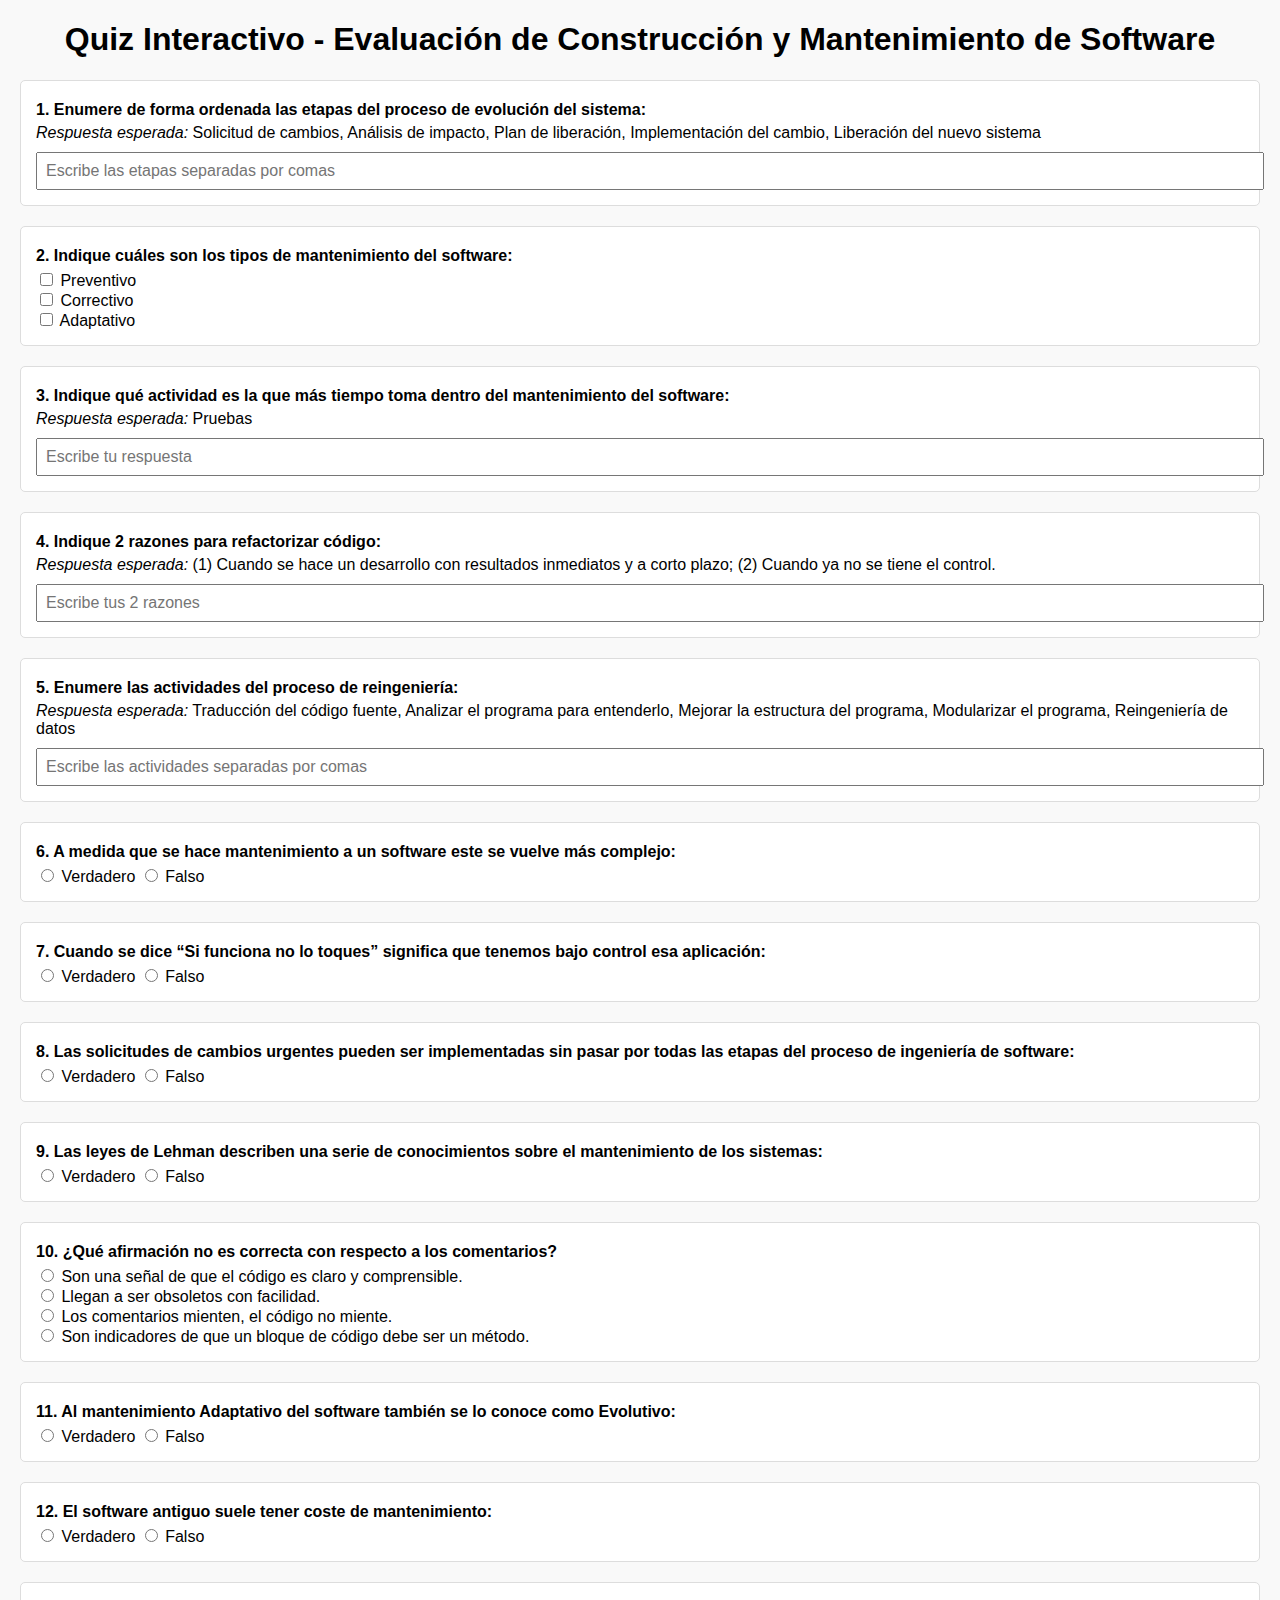
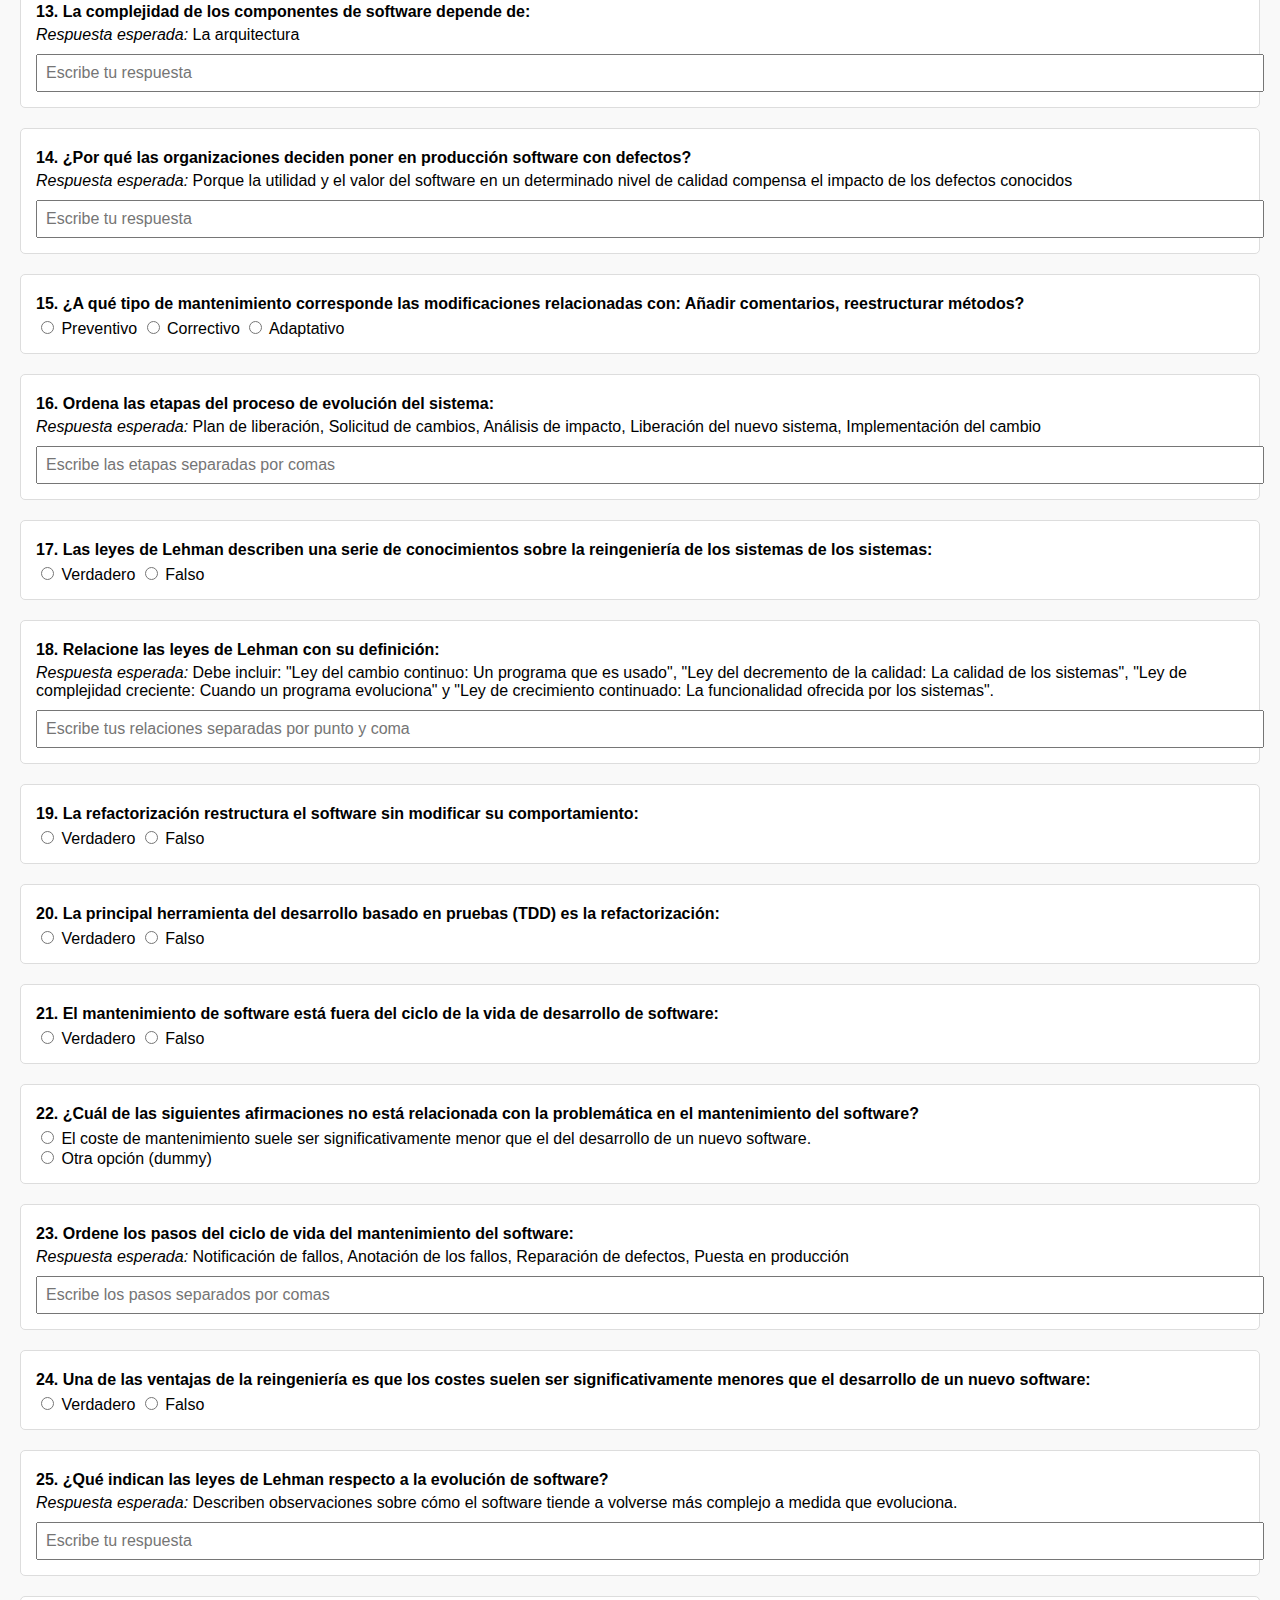
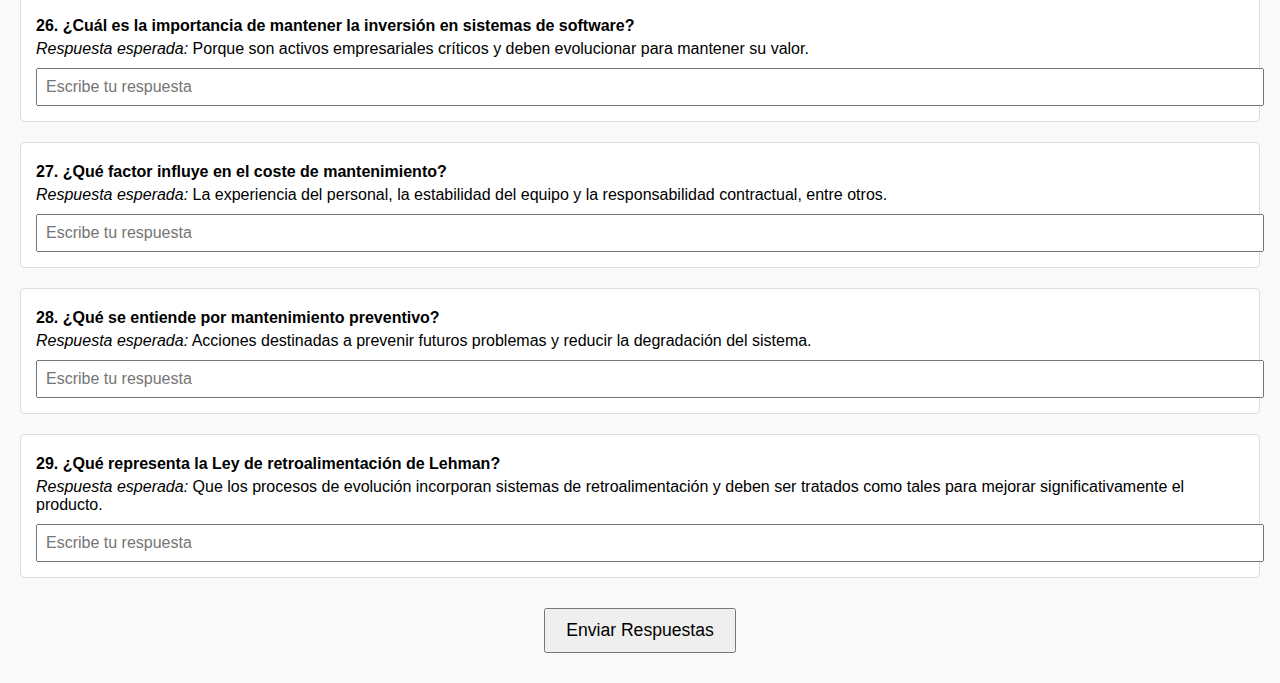
==== .qodo/index.html @ aa0efbd3 "inicial" ====
<!DOCTYPE html>
<html lang="es">
<head>
  <meta charset="UTF-8">
  <title>Quiz Interactivo - Evaluación de Construcción y Mantenimiento de Software</title>
  <style>
    body {
      font-family: Arial, sans-serif;
      margin: 20px;
      background: #f9f9f9;
    }
    h1 {
      text-align: center;
    }
    .question {
      background: #fff;
      margin: 20px 0;
      padding: 15px;
      border: 1px solid #ddd;
      border-radius: 5px;
    }
    .question p {
      margin: 5px 0;
    }
    input[type="text"] {
      width: 100%;
      padding: 8px;
      font-size: 1em;
      margin-top: 5px;
    }
    button {
      display: block;
      margin: 30px auto;
      padding: 10px 20px;
      font-size: 1.1em;
      cursor: pointer;
    }
    .result {
      text-align: center;
      font-size: 1.3em;
      font-weight: bold;
      margin-top: 20px;
    }
  </style>
</head>
<body>
  <h1>Quiz Interactivo - Evaluación de Construcción y Mantenimiento de Software</h1>
  <form id="quizForm">
    <!-- Pregunta 1 -->
    <div class="question">
      <p><strong>1. Enumere de forma ordenada las etapas del proceso de evolución del sistema:</strong></p>
      <p><em>Respuesta esperada:</em> Solicitud de cambios, Análisis de impacto, Plan de liberación, Implementación del cambio, Liberación del nuevo sistema</p>
      <input type="text" id="q1" placeholder="Escribe las etapas separadas por comas">
    </div>
    
    <!-- Pregunta 2 -->
    <div class="question">
      <p><strong>2. Indique cuáles son los tipos de mantenimiento del software:</strong></p>
      <label><input type="checkbox" name="q2" value="Preventivo"> Preventivo</label><br>
      <label><input type="checkbox" name="q2" value="Correctivo"> Correctivo</label><br>
      <label><input type="checkbox" name="q2" value="Adaptativo"> Adaptativo</label>
    </div>
    
    <!-- Pregunta 3 -->
    <div class="question">
      <p><strong>3. Indique qué actividad es la que más tiempo toma dentro del mantenimiento del software:</strong></p>
      <p><em>Respuesta esperada:</em> Pruebas</p>
      <input type="text" id="q3" placeholder="Escribe tu respuesta">
    </div>
    
    <!-- Pregunta 4 -->
    <div class="question">
      <p><strong>4. Indique 2 razones para refactorizar código:</strong></p>
      <p><em>Respuesta esperada:</em> (1) Cuando se hace un desarrollo con resultados inmediatos y a corto plazo; (2) Cuando ya no se tiene el control.</p>
      <input type="text" id="q4" placeholder="Escribe tus 2 razones">
    </div>
    
    <!-- Pregunta 5 -->
    <div class="question">
      <p><strong>5. Enumere las actividades del proceso de reingeniería:</strong></p>
      <p><em>Respuesta esperada:</em> Traducción del código fuente, Analizar el programa para entenderlo, Mejorar la estructura del programa, Modularizar el programa, Reingeniería de datos</p>
      <input type="text" id="q5" placeholder="Escribe las actividades separadas por comas">
    </div>
    
    <!-- Pregunta 6 -->
    <div class="question">
      <p><strong>6. A medida que se hace mantenimiento a un software este se vuelve más complejo:</strong></p>
      <label><input type="radio" name="q6" value="Verdadero"> Verdadero</label>
      <label><input type="radio" name="q6" value="Falso"> Falso</label>
    </div>
    
    <!-- Pregunta 7 -->
    <div class="question">
      <p><strong>7. Cuando se dice “Si funciona no lo toques” significa que tenemos bajo control esa aplicación:</strong></p>
      <label><input type="radio" name="q7" value="Verdadero"> Verdadero</label>
      <label><input type="radio" name="q7" value="Falso"> Falso</label>
    </div>
    
    <!-- Pregunta 8 -->
    <div class="question">
      <p><strong>8. Las solicitudes de cambios urgentes pueden ser implementadas sin pasar por todas las etapas del proceso de ingeniería de software:</strong></p>
      <label><input type="radio" name="q8" value="Verdadero"> Verdadero</label>
      <label><input type="radio" name="q8" value="Falso"> Falso</label>
    </div>
    
    <!-- Pregunta 9 -->
    <div class="question">
      <p><strong>9. Las leyes de Lehman describen una serie de conocimientos sobre el mantenimiento de los sistemas:</strong></p>
      <label><input type="radio" name="q9" value="Verdadero"> Verdadero</label>
      <label><input type="radio" name="q9" value="Falso"> Falso</label>
    </div>
    
    <!-- Pregunta 10 -->
    <div class="question">
      <p><strong>10. ¿Qué afirmación no es correcta con respecto a los comentarios?</strong></p>
      <label><input type="radio" name="q10" value="Opcion1"> Son una señal de que el código es claro y comprensible.</label><br>
      <label><input type="radio" name="q10" value="Opcion2"> Llegan a ser obsoletos con facilidad.</label><br>
      <label><input type="radio" name="q10" value="Opcion3"> Los comentarios mienten, el código no miente.</label><br>
      <label><input type="radio" name="q10" value="Opcion4"> Son indicadores de que un bloque de código debe ser un método.</label>
    </div>
    
    <!-- Pregunta 11 -->
    <div class="question">
      <p><strong>11. Al mantenimiento Adaptativo del software también se lo conoce como Evolutivo:</strong></p>
      <label><input type="radio" name="q11" value="Verdadero"> Verdadero</label>
      <label><input type="radio" name="q11" value="Falso"> Falso</label>
    </div>
    
    <!-- Pregunta 12 -->
    <div class="question">
      <p><strong>12. El software antiguo suele tener coste de mantenimiento:</strong></p>
      <label><input type="radio" name="q12" value="Verdadero"> Verdadero</label>
      <label><input type="radio" name="q12" value="Falso"> Falso</label>
    </div>
    
    <!-- Pregunta 13 -->
    <div class="question">
      <p><strong>13. La complejidad de los componentes de software depende de:</strong></p>
      <p><em>Respuesta esperada:</em> La arquitectura</p>
      <input type="text" id="q13" placeholder="Escribe tu respuesta">
    </div>
    
    <!-- Pregunta 14 -->
    <div class="question">
      <p><strong>14. ¿Por qué las organizaciones deciden poner en producción software con defectos?</strong></p>
      <p><em>Respuesta esperada:</em> Porque la utilidad y el valor del software en un determinado nivel de calidad compensa el impacto de los defectos conocidos</p>
      <input type="text" id="q14" placeholder="Escribe tu respuesta">
    </div>
    
    <!-- Pregunta 15 -->
    <div class="question">
      <p><strong>15. ¿A qué tipo de mantenimiento corresponde las modificaciones relacionadas con: Añadir comentarios, reestructurar métodos?</strong></p>
      <label><input type="radio" name="q15" value="Preventivo"> Preventivo</label>
      <label><input type="radio" name="q15" value="Correctivo"> Correctivo</label>
      <label><input type="radio" name="q15" value="Adaptativo"> Adaptativo</label>
    </div>
    
    <!-- Pregunta 16 -->
    <div class="question">
      <p><strong>16. Ordena las etapas del proceso de evolución del sistema:</strong></p>
      <p><em>Respuesta esperada:</em> Plan de liberación, Solicitud de cambios, Análisis de impacto, Liberación del nuevo sistema, Implementación del cambio</p>
      <input type="text" id="q16" placeholder="Escribe las etapas separadas por comas">
    </div>
    
    <!-- Pregunta 17 -->
    <div class="question">
      <p><strong>17. Las leyes de Lehman describen una serie de conocimientos sobre la reingeniería de los sistemas de los sistemas:</strong></p>
      <label><input type="radio" name="q17" value="Verdadero"> Verdadero</label>
      <label><input type="radio" name="q17" value="Falso"> Falso</label>
    </div>
    
    <!-- Pregunta 18 -->
    <div class="question">
      <p><strong>18. Relacione las leyes de Lehman con su definición:</strong></p>
      <p><em>Respuesta esperada:</em> Debe incluir: "Ley del cambio continuo: Un programa que es usado", "Ley del decremento de la calidad: La calidad de los sistemas", "Ley de complejidad creciente: Cuando un programa evoluciona" y "Ley de crecimiento continuado: La funcionalidad ofrecida por los sistemas".</p>
      <input type="text" id="q18" placeholder="Escribe tus relaciones separadas por punto y coma">
    </div>
    
    <!-- Pregunta 19 -->
    <div class="question">
      <p><strong>19. La refactorización restructura el software sin modificar su comportamiento:</strong></p>
      <label><input type="radio" name="q19" value="Verdadero"> Verdadero</label>
      <label><input type="radio" name="q19" value="Falso"> Falso</label>
    </div>
    
    <!-- Pregunta 20 -->
    <div class="question">
      <p><strong>20. La principal herramienta del desarrollo basado en pruebas (TDD) es la refactorización:</strong></p>
      <label><input type="radio" name="q20" value="Verdadero"> Verdadero</label>
      <label><input type="radio" name="q20" value="Falso"> Falso</label>
    </div>
    
    <!-- Pregunta 21 -->
    <div class="question">
      <p><strong>21. El mantenimiento de software está fuera del ciclo de la vida de desarrollo de software:</strong></p>
      <label><input type="radio" name="q21" value="Verdadero"> Verdadero</label>
      <label><input type="radio" name="q21" value="Falso"> Falso</label>
    </div>
    
    <!-- Pregunta 22 -->
    <div class="question">
      <p><strong>22. ¿Cuál de las siguientes afirmaciones no está relacionada con la problemática en el mantenimiento del software?</strong></p>
      <label><input type="radio" name="q22" value="Opcion1"> El coste de mantenimiento suele ser significativamente menor que el del desarrollo de un nuevo software.</label><br>
      <label><input type="radio" name="q22" value="Opcion2"> Otra opción (dummy)</label>
    </div>
    
    <!-- Pregunta 23 -->
    <div class="question">
      <p><strong>23. Ordene los pasos del ciclo de vida del mantenimiento del software:</strong></p>
      <p><em>Respuesta esperada:</em> Notificación de fallos, Anotación de los fallos, Reparación de defectos, Puesta en producción</p>
      <input type="text" id="q23" placeholder="Escribe los pasos separados por comas">
    </div>
    
    <!-- Pregunta 24 -->
    <div class="question">
      <p><strong>24. Una de las ventajas de la reingeniería es que los costes suelen ser significativamente menores que el desarrollo de un nuevo software:</strong></p>
      <label><input type="radio" name="q24" value="Verdadero"> Verdadero</label>
      <label><input type="radio" name="q24" value="Falso"> Falso</label>
    </div>
    
    <!-- Pregunta 25 (extra) -->
    <div class="question">
      <p><strong>25. ¿Qué indican las leyes de Lehman respecto a la evolución de software?</strong></p>
      <p><em>Respuesta esperada:</em> Describen observaciones sobre cómo el software tiende a volverse más complejo a medida que evoluciona.</p>
      <input type="text" id="q25" placeholder="Escribe tu respuesta">
    </div>
    
    <!-- Pregunta 26 (extra) -->
    <div class="question">
      <p><strong>26. ¿Cuál es la importancia de mantener la inversión en sistemas de software?</strong></p>
      <p><em>Respuesta esperada:</em> Porque son activos empresariales críticos y deben evolucionar para mantener su valor.</p>
      <input type="text" id="q26" placeholder="Escribe tu respuesta">
    </div>
    
    <!-- Pregunta 27 (extra) -->
    <div class="question">
      <p><strong>27. ¿Qué factor influye en el coste de mantenimiento?</strong></p>
      <p><em>Respuesta esperada:</em> La experiencia del personal, la estabilidad del equipo y la responsabilidad contractual, entre otros.</p>
      <input type="text" id="q27" placeholder="Escribe tu respuesta">
    </div>
    
    <!-- Pregunta 28 (extra) -->
    <div class="question">
      <p><strong>28. ¿Qué se entiende por mantenimiento preventivo?</strong></p>
      <p><em>Respuesta esperada:</em> Acciones destinadas a prevenir futuros problemas y reducir la degradación del sistema.</p>
      <input type="text" id="q28" placeholder="Escribe tu respuesta">
    </div>
    
    <!-- Pregunta 29 (extra) -->
    <div class="question">
      <p><strong>29. ¿Qué representa la Ley de retroalimentación de Lehman?</strong></p>
      <p><em>Respuesta esperada:</em> Que los procesos de evolución incorporan sistemas de retroalimentación y deben ser tratados como tales para mejorar significativamente el producto.</p>
      <input type="text" id="q29" placeholder="Escribe tu respuesta">
    </div>
    
    <button type="button" onclick="checkAnswers()">Enviar Respuestas</button>
  </form>
  
  <div class="result" id="result"></div>
  
  <script>
    function checkAnswers() {
      let score = 0;
      const total = 29;
      
      // Q1
      const q1 = document.getElementById("q1").value.toLowerCase();
      if(q1.includes("solicitud") && q1.includes("análisis") && q1.includes("plan") && q1.includes("implementación") && q1.includes("liberación")){
        score++;
      }
      
      // Q2
      const q2Elements = document.querySelectorAll('input[name="q2"]:checked');
      let q2Values = Array.from(q2Elements).map(el => el.value);
      if(q2Values.includes("Preventivo") && q2Values.includes("Correctivo") && q2Values.includes("Adaptativo") && q2Values.length === 3){
        score++;
      }
      
      // Q3
      const q3 = document.getElementById("q3").value.toLowerCase();
      if(q3.includes("pruebas")){
        score++;
      }
      
      // Q4
      const q4 = document.getElementById("q4").value.toLowerCase();
      if(q4.includes("inmediatos") && q4.includes("control")){
        score++;
      }
      
      // Q5
      const q5 = document.getElementById("q5").value.toLowerCase();
      if(q5.includes("traducción") && q5.includes("analizar") && q5.includes("mejorar") && q5.includes("modularizar") && q5.includes("reingeniería")){
        score++;
      }
      
      // Q6
      const q6 = document.querySelector('input[name="q6"]:checked');
      if(q6 && q6.value === "Verdadero") score++;
      
      // Q7
      const q7 = document.querySelector('input[name="q7"]:checked');
      if(q7 && q7.value === "Falso") score++;
      
      // Q8
      const q8 = document.querySelector('input[name="q8"]:checked');
      if(q8 && q8.value === "Verdadero") score++;
      
      // Q9
      const q9 = document.querySelector('input[name="q9"]:checked');
      if(q9 && q9.value === "Verdadero") score++;
      
      // Q10
      const q10 = document.querySelector('input[name="q10"]:checked');
      if(q10 && q10.value === "Opcion1") score++;
      
      // Q11
      const q11 = document.querySelector('input[name="q11"]:checked');
      if(q11 && q11.value === "Falso") score++;
      
      // Q12
      const q12 = document.querySelector('input[name="q12"]:checked');
      if(q12 && q12.value === "Falso") score++;
      
      // Q13
      const q13 = document.getElementById("q13").value.toLowerCase();
      if(q13.includes("arquitectura")) score++;
      
      // Q14
      const q14 = document.getElementById("q14").value.toLowerCase();
      if(q14.includes("valor") && q14.includes("compensa")) score++;
      
      // Q15
      const q15 = document.querySelector('input[name="q15"]:checked');
      if(q15 && q15.value === "Preventivo") score++;
      
      // Q16
      const q16 = document.getElementById("q16").value.toLowerCase();
      if(q16.includes("plan") && q16.includes("solicitud") && q16.includes("análisis") && q16.includes("liberación") && q16.includes("implementación")) score++;
      
      // Q17
      const q17 = document.querySelector('input[name="q17"]:checked');
      if(q17 && q17.value === "Falso") score++;
      
      // Q18
      const q18 = document.getElementById("q18").value.toLowerCase();
      if(q18.includes("cambio continuo") && q18.includes("decremento") && q18.includes("complejidad creciente") && q18.includes("crecimiento continuado")) score++;
      
      // Q19
      const q19 = document.querySelector('input[name="q19"]:checked');
      if(q19 && q19.value === "Verdadero") score++;
      
      // Q20
      const q20 = document.querySelector('input[name="q20"]:checked');
      if(q20 && q20.value === "Verdadero") score++;
      
      // Q21
      const q21 = document.querySelector('input[name="q21"]:checked');
      if(q21 && q21.value === "Falso") score++;
      
      // Q22
      const q22 = document.querySelector('input[name="q22"]:checked');
      if(q22 && q22.value === "Opcion1") score++;
      
      // Q23
      const q23 = document.getElementById("q23").value.toLowerCase();
      if(q23.includes("notificación") && q23.includes("anotación") && q23.includes("reparación") && q23.includes("puesta")) score++;
      
      // Q24
      const q24 = document.querySelector('input[name="q24"]:checked');
      if(q24 && q24.value === "Verdadero") score++;
      
      // Q25
      const q25 = document.getElementById("q25").value.toLowerCase();
      if(q25.includes("complejo") && q25.includes("observaciones")) score++;
      
      // Q26
      const q26 = document.getElementById("q26").value.toLowerCase();
      if(q26.includes("activos") && q26.includes("críticos")) score++;
      
      // Q27
      const q27 = document.getElementById("q27").value.toLowerCase();
      if(q27.includes("experiencia") && q27.includes("estabilidad") && q27.includes("contrato")) score++;
      
      // Q28
      const q28 = document.getElementById("q28").value.toLowerCase();
      if(q28.includes("prevenir") && q28.includes("problemas")) score++;
      
      // Q29
      const q29 = document.getElementById("q29").value.toLowerCase();
      if(q29.includes("retroalimentación") && q29.includes("sistemas")) score++;
      
      document.getElementById("result").textContent = "Tu puntaje: " + score + " de " + total;
    }
  </script>
</body>
</html>
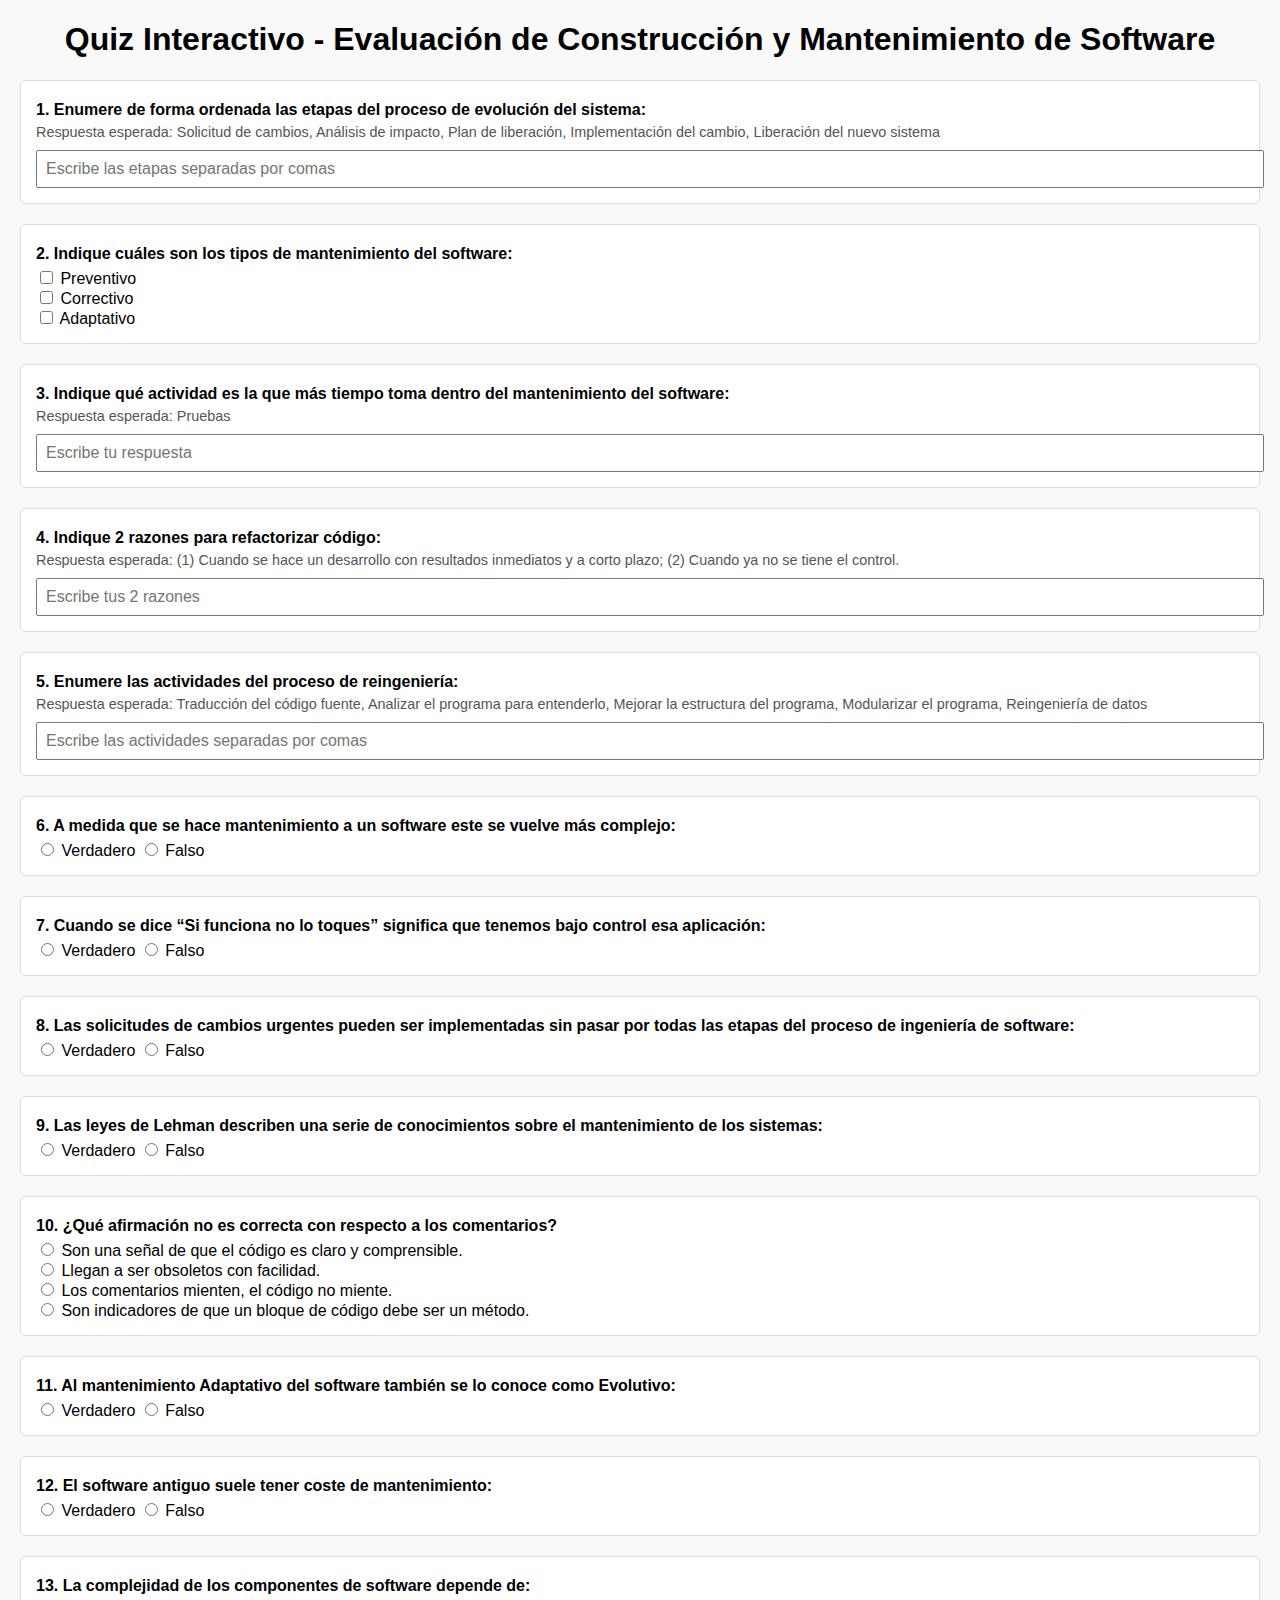
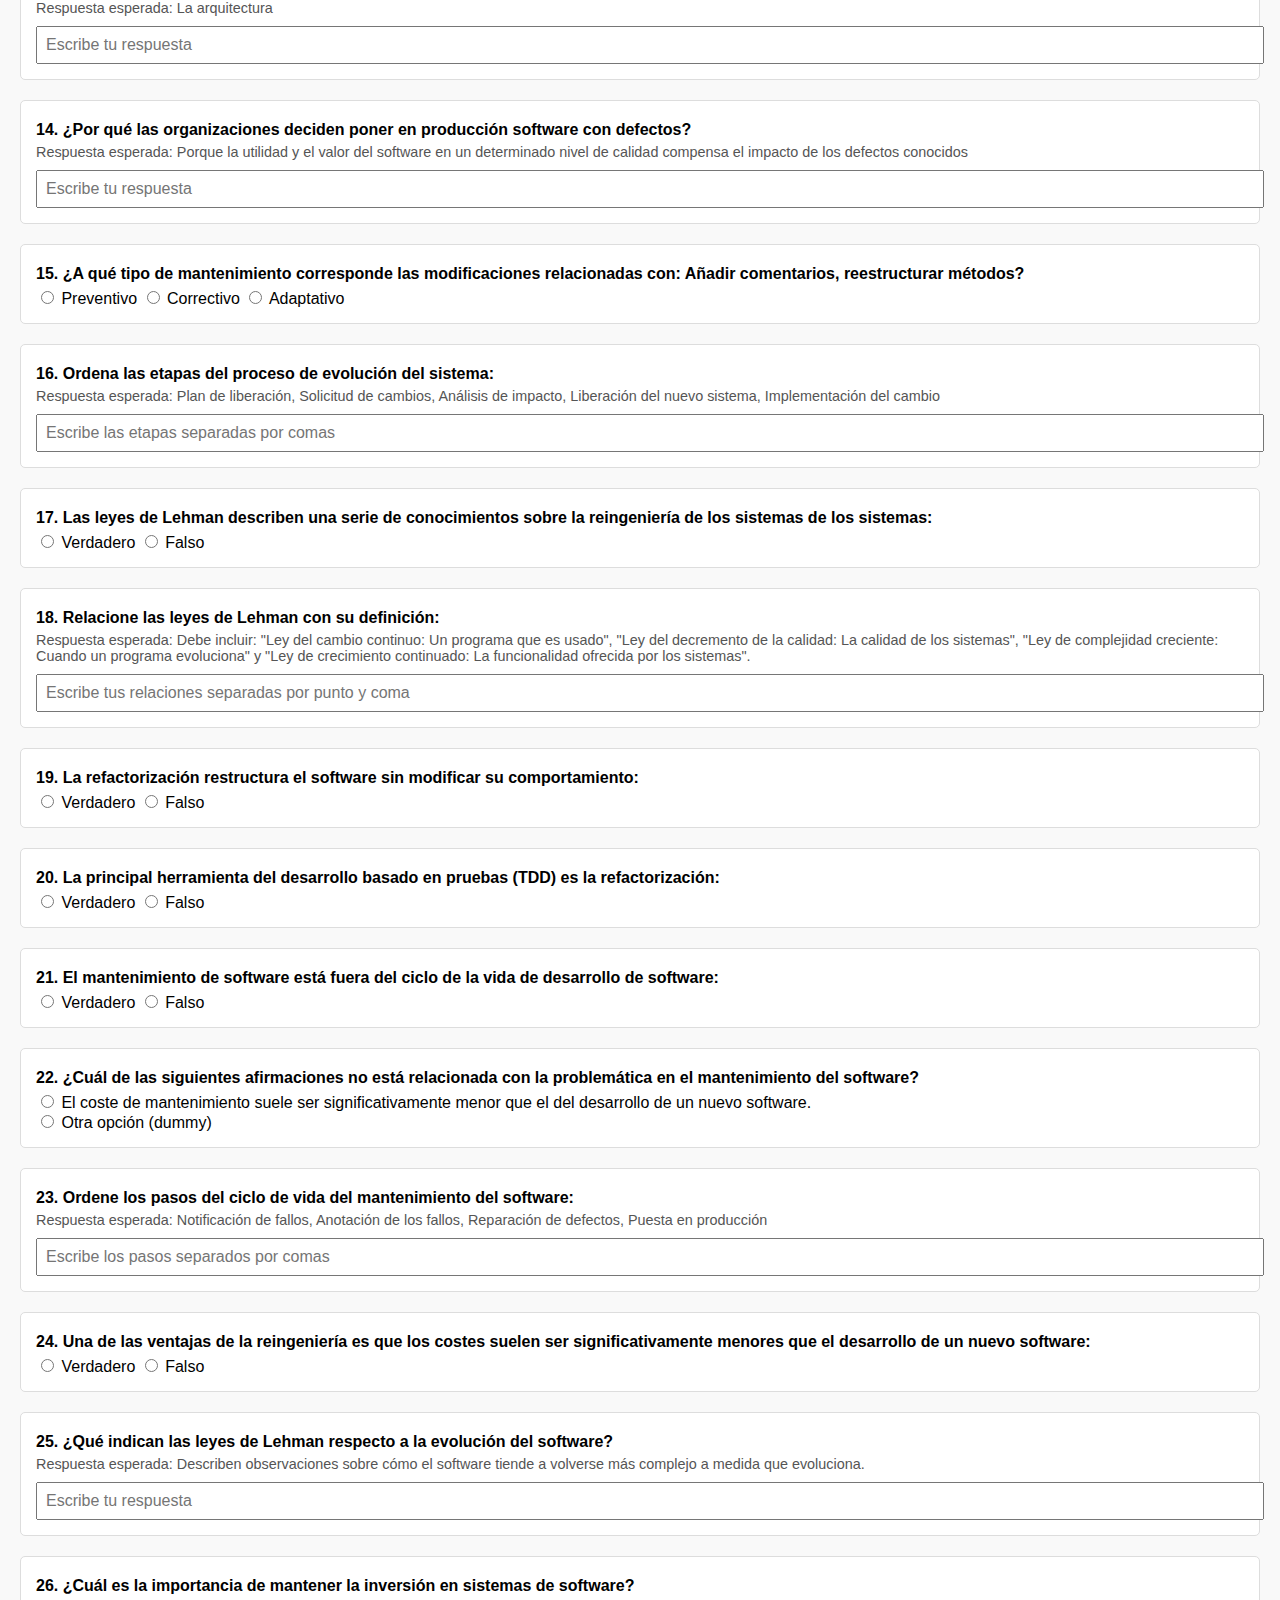
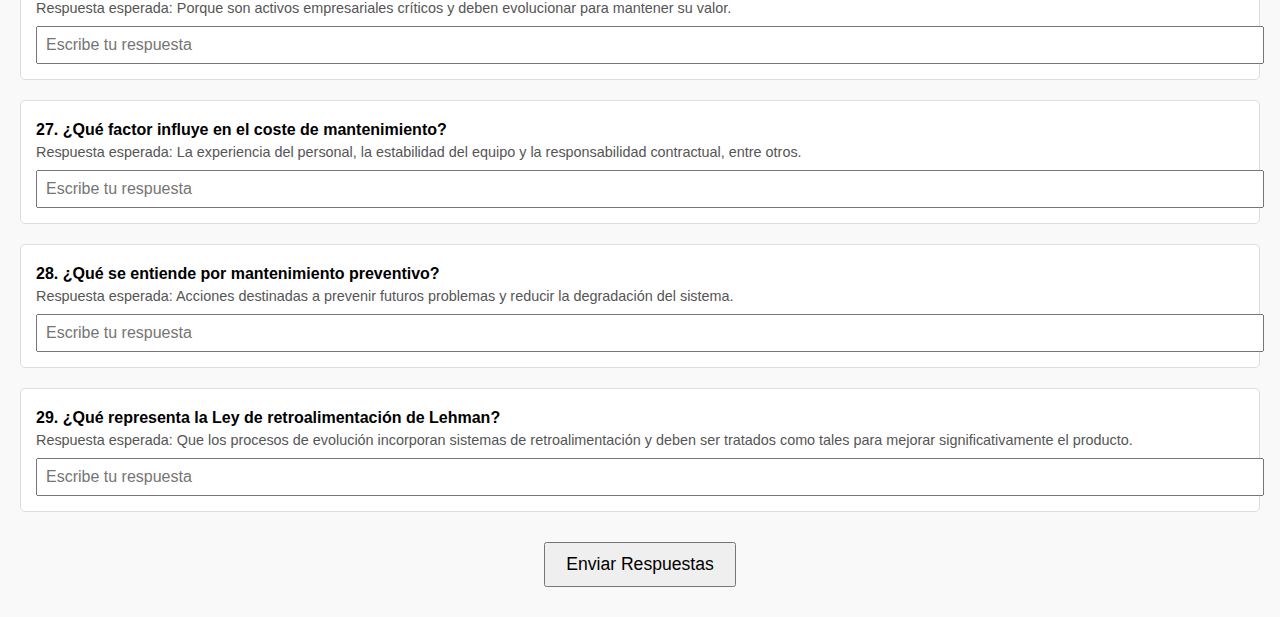
==== commit ba341682: "mejora estructura" ====
--- a/.qodo/index.html
+++ b/.qodo/index.html
@@ -3,45 +3,7 @@
 <head>
   <meta charset="UTF-8">
   <title>Quiz Interactivo - Evaluación de Construcción y Mantenimiento de Software</title>
-  <style>
-    body {
-      font-family: Arial, sans-serif;
-      margin: 20px;
-      background: #f9f9f9;
-    }
-    h1 {
-      text-align: center;
-    }
-    .question {
-      background: #fff;
-      margin: 20px 0;
-      padding: 15px;
-      border: 1px solid #ddd;
-      border-radius: 5px;
-    }
-    .question p {
-      margin: 5px 0;
-    }
-    input[type="text"] {
-      width: 100%;
-      padding: 8px;
-      font-size: 1em;
-      margin-top: 5px;
-    }
-    button {
-      display: block;
-      margin: 30px auto;
-      padding: 10px 20px;
-      font-size: 1.1em;
-      cursor: pointer;
-    }
-    .result {
-      text-align: center;
-      font-size: 1.3em;
-      font-weight: bold;
-      margin-top: 20px;
-    }
-  </style>
+  <link rel="stylesheet" href="style.css">
 </head>
 <body>
   <h1>Quiz Interactivo - Evaluación de Construcción y Mantenimiento de Software</h1>
@@ -49,7 +11,7 @@
     <!-- Pregunta 1 -->
     <div class="question">
       <p><strong>1. Enumere de forma ordenada las etapas del proceso de evolución del sistema:</strong></p>
-      <p><em>Respuesta esperada:</em> Solicitud de cambios, Análisis de impacto, Plan de liberación, Implementación del cambio, Liberación del nuevo sistema</p>
+      <p class="expected">Respuesta esperada: Solicitud de cambios, Análisis de impacto, Plan de liberación, Implementación del cambio, Liberación del nuevo sistema</p>
       <input type="text" id="q1" placeholder="Escribe las etapas separadas por comas">
     </div>
     
@@ -64,21 +26,21 @@
     <!-- Pregunta 3 -->
     <div class="question">
       <p><strong>3. Indique qué actividad es la que más tiempo toma dentro del mantenimiento del software:</strong></p>
-      <p><em>Respuesta esperada:</em> Pruebas</p>
+      <p class="expected">Respuesta esperada: Pruebas</p>
       <input type="text" id="q3" placeholder="Escribe tu respuesta">
     </div>
     
     <!-- Pregunta 4 -->
     <div class="question">
       <p><strong>4. Indique 2 razones para refactorizar código:</strong></p>
-      <p><em>Respuesta esperada:</em> (1) Cuando se hace un desarrollo con resultados inmediatos y a corto plazo; (2) Cuando ya no se tiene el control.</p>
+      <p class="expected">Respuesta esperada: (1) Cuando se hace un desarrollo con resultados inmediatos y a corto plazo; (2) Cuando ya no se tiene el control.</p>
       <input type="text" id="q4" placeholder="Escribe tus 2 razones">
     </div>
     
     <!-- Pregunta 5 -->
     <div class="question">
       <p><strong>5. Enumere las actividades del proceso de reingeniería:</strong></p>
-      <p><em>Respuesta esperada:</em> Traducción del código fuente, Analizar el programa para entenderlo, Mejorar la estructura del programa, Modularizar el programa, Reingeniería de datos</p>
+      <p class="expected">Respuesta esperada: Traducción del código fuente, Analizar el programa para entenderlo, Mejorar la estructura del programa, Modularizar el programa, Reingeniería de datos</p>
       <input type="text" id="q5" placeholder="Escribe las actividades separadas por comas">
     </div>
     
@@ -136,14 +98,14 @@
     <!-- Pregunta 13 -->
     <div class="question">
       <p><strong>13. La complejidad de los componentes de software depende de:</strong></p>
-      <p><em>Respuesta esperada:</em> La arquitectura</p>
+      <p class="expected">Respuesta esperada: La arquitectura</p>
       <input type="text" id="q13" placeholder="Escribe tu respuesta">
     </div>
     
     <!-- Pregunta 14 -->
     <div class="question">
       <p><strong>14. ¿Por qué las organizaciones deciden poner en producción software con defectos?</strong></p>
-      <p><em>Respuesta esperada:</em> Porque la utilidad y el valor del software en un determinado nivel de calidad compensa el impacto de los defectos conocidos</p>
+      <p class="expected">Respuesta esperada: Porque la utilidad y el valor del software en un determinado nivel de calidad compensa el impacto de los defectos conocidos</p>
       <input type="text" id="q14" placeholder="Escribe tu respuesta">
     </div>
     
@@ -158,7 +120,7 @@
     <!-- Pregunta 16 -->
     <div class="question">
       <p><strong>16. Ordena las etapas del proceso de evolución del sistema:</strong></p>
-      <p><em>Respuesta esperada:</em> Plan de liberación, Solicitud de cambios, Análisis de impacto, Liberación del nuevo sistema, Implementación del cambio</p>
+      <p class="expected">Respuesta esperada: Plan de liberación, Solicitud de cambios, Análisis de impacto, Liberación del nuevo sistema, Implementación del cambio</p>
       <input type="text" id="q16" placeholder="Escribe las etapas separadas por comas">
     </div>
     
@@ -172,7 +134,7 @@
     <!-- Pregunta 18 -->
     <div class="question">
       <p><strong>18. Relacione las leyes de Lehman con su definición:</strong></p>
-      <p><em>Respuesta esperada:</em> Debe incluir: "Ley del cambio continuo: Un programa que es usado", "Ley del decremento de la calidad: La calidad de los sistemas", "Ley de complejidad creciente: Cuando un programa evoluciona" y "Ley de crecimiento continuado: La funcionalidad ofrecida por los sistemas".</p>
+      <p class="expected">Respuesta esperada: Debe incluir: "Ley del cambio continuo: Un programa que es usado", "Ley del decremento de la calidad: La calidad de los sistemas", "Ley de complejidad creciente: Cuando un programa evoluciona" y "Ley de crecimiento continuado: La funcionalidad ofrecida por los sistemas".</p>
       <input type="text" id="q18" placeholder="Escribe tus relaciones separadas por punto y coma">
     </div>
     
@@ -207,7 +169,7 @@
     <!-- Pregunta 23 -->
     <div class="question">
       <p><strong>23. Ordene los pasos del ciclo de vida del mantenimiento del software:</strong></p>
-      <p><em>Respuesta esperada:</em> Notificación de fallos, Anotación de los fallos, Reparación de defectos, Puesta en producción</p>
+      <p class="expected">Respuesta esperada: Notificación de fallos, Anotación de los fallos, Reparación de defectos, Puesta en producción</p>
       <input type="text" id="q23" placeholder="Escribe los pasos separados por comas">
     </div>
     
@@ -218,38 +180,38 @@
       <label><input type="radio" name="q24" value="Falso"> Falso</label>
     </div>
     
-    <!-- Pregunta 25 (extra) -->
-    <div class="question">
-      <p><strong>25. ¿Qué indican las leyes de Lehman respecto a la evolución de software?</strong></p>
-      <p><em>Respuesta esperada:</em> Describen observaciones sobre cómo el software tiende a volverse más complejo a medida que evoluciona.</p>
+    <!-- Pregunta 25 -->
+    <div class="question">
+      <p><strong>25. ¿Qué indican las leyes de Lehman respecto a la evolución del software?</strong></p>
+      <p class="expected">Respuesta esperada: Describen observaciones sobre cómo el software tiende a volverse más complejo a medida que evoluciona.</p>
       <input type="text" id="q25" placeholder="Escribe tu respuesta">
     </div>
     
-    <!-- Pregunta 26 (extra) -->
+    <!-- Pregunta 26 -->
     <div class="question">
       <p><strong>26. ¿Cuál es la importancia de mantener la inversión en sistemas de software?</strong></p>
-      <p><em>Respuesta esperada:</em> Porque son activos empresariales críticos y deben evolucionar para mantener su valor.</p>
+      <p class="expected">Respuesta esperada: Porque son activos empresariales críticos y deben evolucionar para mantener su valor.</p>
       <input type="text" id="q26" placeholder="Escribe tu respuesta">
     </div>
     
-    <!-- Pregunta 27 (extra) -->
+    <!-- Pregunta 27 -->
     <div class="question">
       <p><strong>27. ¿Qué factor influye en el coste de mantenimiento?</strong></p>
-      <p><em>Respuesta esperada:</em> La experiencia del personal, la estabilidad del equipo y la responsabilidad contractual, entre otros.</p>
+      <p class="expected">Respuesta esperada: La experiencia del personal, la estabilidad del equipo y la responsabilidad contractual, entre otros.</p>
       <input type="text" id="q27" placeholder="Escribe tu respuesta">
     </div>
     
-    <!-- Pregunta 28 (extra) -->
+    <!-- Pregunta 28 -->
     <div class="question">
       <p><strong>28. ¿Qué se entiende por mantenimiento preventivo?</strong></p>
-      <p><em>Respuesta esperada:</em> Acciones destinadas a prevenir futuros problemas y reducir la degradación del sistema.</p>
+      <p class="expected">Respuesta esperada: Acciones destinadas a prevenir futuros problemas y reducir la degradación del sistema.</p>
       <input type="text" id="q28" placeholder="Escribe tu respuesta">
     </div>
     
-    <!-- Pregunta 29 (extra) -->
+    <!-- Pregunta 29 -->
     <div class="question">
       <p><strong>29. ¿Qué representa la Ley de retroalimentación de Lehman?</strong></p>
-      <p><em>Respuesta esperada:</em> Que los procesos de evolución incorporan sistemas de retroalimentación y deben ser tratados como tales para mejorar significativamente el producto.</p>
+      <p class="expected">Respuesta esperada: Que los procesos de evolución incorporan sistemas de retroalimentación y deben ser tratados como tales para mejorar significativamente el producto.</p>
       <input type="text" id="q29" placeholder="Escribe tu respuesta">
     </div>
     
@@ -258,140 +220,6 @@
   
   <div class="result" id="result"></div>
   
-  <script>
-    function checkAnswers() {
-      let score = 0;
-      const total = 29;
-      
-      // Q1
-      const q1 = document.getElementById("q1").value.toLowerCase();
-      if(q1.includes("solicitud") && q1.includes("análisis") && q1.includes("plan") && q1.includes("implementación") && q1.includes("liberación")){
-        score++;
-      }
-      
-      // Q2
-      const q2Elements = document.querySelectorAll('input[name="q2"]:checked');
-      let q2Values = Array.from(q2Elements).map(el => el.value);
-      if(q2Values.includes("Preventivo") && q2Values.includes("Correctivo") && q2Values.includes("Adaptativo") && q2Values.length === 3){
-        score++;
-      }
-      
-      // Q3
-      const q3 = document.getElementById("q3").value.toLowerCase();
-      if(q3.includes("pruebas")){
-        score++;
-      }
-      
-      // Q4
-      const q4 = document.getElementById("q4").value.toLowerCase();
-      if(q4.includes("inmediatos") && q4.includes("control")){
-        score++;
-      }
-      
-      // Q5
-      const q5 = document.getElementById("q5").value.toLowerCase();
-      if(q5.includes("traducción") && q5.includes("analizar") && q5.includes("mejorar") && q5.includes("modularizar") && q5.includes("reingeniería")){
-        score++;
-      }
-      
-      // Q6
-      const q6 = document.querySelector('input[name="q6"]:checked');
-      if(q6 && q6.value === "Verdadero") score++;
-      
-      // Q7
-      const q7 = document.querySelector('input[name="q7"]:checked');
-      if(q7 && q7.value === "Falso") score++;
-      
-      // Q8
-      const q8 = document.querySelector('input[name="q8"]:checked');
-      if(q8 && q8.value === "Verdadero") score++;
-      
-      // Q9
-      const q9 = document.querySelector('input[name="q9"]:checked');
-      if(q9 && q9.value === "Verdadero") score++;
-      
-      // Q10
-      const q10 = document.querySelector('input[name="q10"]:checked');
-      if(q10 && q10.value === "Opcion1") score++;
-      
-      // Q11
-      const q11 = document.querySelector('input[name="q11"]:checked');
-      if(q11 && q11.value === "Falso") score++;
-      
-      // Q12
-      const q12 = document.querySelector('input[name="q12"]:checked');
-      if(q12 && q12.value === "Falso") score++;
-      
-      // Q13
-      const q13 = document.getElementById("q13").value.toLowerCase();
-      if(q13.includes("arquitectura")) score++;
-      
-      // Q14
-      const q14 = document.getElementById("q14").value.toLowerCase();
-      if(q14.includes("valor") && q14.includes("compensa")) score++;
-      
-      // Q15
-      const q15 = document.querySelector('input[name="q15"]:checked');
-      if(q15 && q15.value === "Preventivo") score++;
-      
-      // Q16
-      const q16 = document.getElementById("q16").value.toLowerCase();
-      if(q16.includes("plan") && q16.includes("solicitud") && q16.includes("análisis") && q16.includes("liberación") && q16.includes("implementación")) score++;
-      
-      // Q17
-      const q17 = document.querySelector('input[name="q17"]:checked');
-      if(q17 && q17.value === "Falso") score++;
-      
-      // Q18
-      const q18 = document.getElementById("q18").value.toLowerCase();
-      if(q18.includes("cambio continuo") && q18.includes("decremento") && q18.includes("complejidad creciente") && q18.includes("crecimiento continuado")) score++;
-      
-      // Q19
-      const q19 = document.querySelector('input[name="q19"]:checked');
-      if(q19 && q19.value === "Verdadero") score++;
-      
-      // Q20
-      const q20 = document.querySelector('input[name="q20"]:checked');
-      if(q20 && q20.value === "Verdadero") score++;
-      
-      // Q21
-      const q21 = document.querySelector('input[name="q21"]:checked');
-      if(q21 && q21.value === "Falso") score++;
-      
-      // Q22
-      const q22 = document.querySelector('input[name="q22"]:checked');
-      if(q22 && q22.value === "Opcion1") score++;
-      
-      // Q23
-      const q23 = document.getElementById("q23").value.toLowerCase();
-      if(q23.includes("notificación") && q23.includes("anotación") && q23.includes("reparación") && q23.includes("puesta")) score++;
-      
-      // Q24
-      const q24 = document.querySelector('input[name="q24"]:checked');
-      if(q24 && q24.value === "Verdadero") score++;
-      
-      // Q25
-      const q25 = document.getElementById("q25").value.toLowerCase();
-      if(q25.includes("complejo") && q25.includes("observaciones")) score++;
-      
-      // Q26
-      const q26 = document.getElementById("q26").value.toLowerCase();
-      if(q26.includes("activos") && q26.includes("críticos")) score++;
-      
-      // Q27
-      const q27 = document.getElementById("q27").value.toLowerCase();
-      if(q27.includes("experiencia") && q27.includes("estabilidad") && q27.includes("contrato")) score++;
-      
-      // Q28
-      const q28 = document.getElementById("q28").value.toLowerCase();
-      if(q28.includes("prevenir") && q28.includes("problemas")) score++;
-      
-      // Q29
-      const q29 = document.getElementById("q29").value.toLowerCase();
-      if(q29.includes("retroalimentación") && q29.includes("sistemas")) score++;
-      
-      document.getElementById("result").textContent = "Tu puntaje: " + score + " de " + total;
-    }
-  </script>
+  <script src="script.js"></script>
 </body>
 </html>
--- a/.qodo/style.css
+++ b/.qodo/style.css
@@ -0,0 +1,49 @@
+body {
+    font-family: Arial, sans-serif;
+    margin: 20px;
+    background: #f9f9f9;
+  }
+  
+  h1 {
+    text-align: center;
+  }
+  
+  .question {
+    background: #fff;
+    margin: 20px 0;
+    padding: 15px;
+    border: 1px solid #ddd;
+    border-radius: 5px;
+  }
+  
+  .question p {
+    margin: 5px 0;
+  }
+  
+  .question .expected {
+    font-size: 0.9em;
+    color: #555;
+  }
+  
+  input[type="text"] {
+    width: 100%;
+    padding: 8px;
+    font-size: 1em;
+    margin-top: 5px;
+  }
+  
+  button {
+    display: block;
+    margin: 30px auto;
+    padding: 10px 20px;
+    font-size: 1.1em;
+    cursor: pointer;
+  }
+  
+  .result {
+    text-align: center;
+    font-size: 1.3em;
+    font-weight: bold;
+    margin-top: 20px;
+  }
+  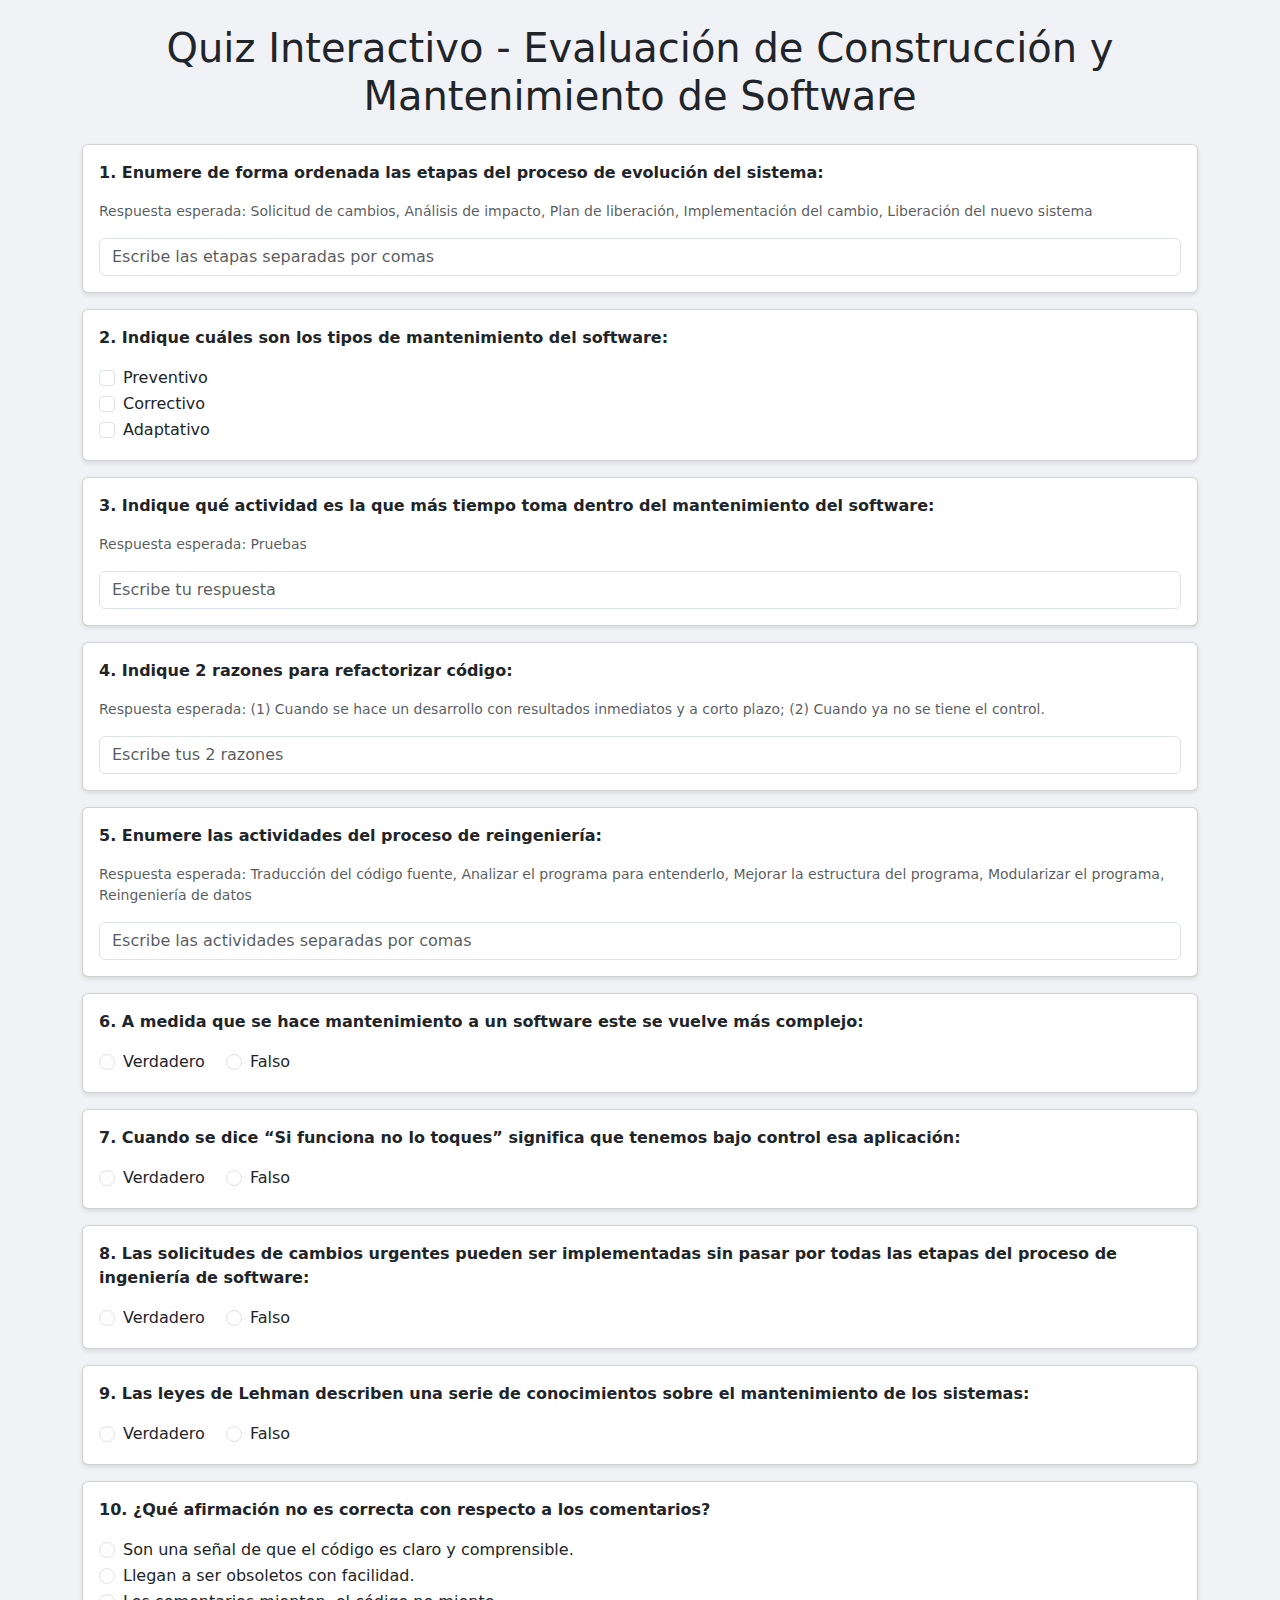
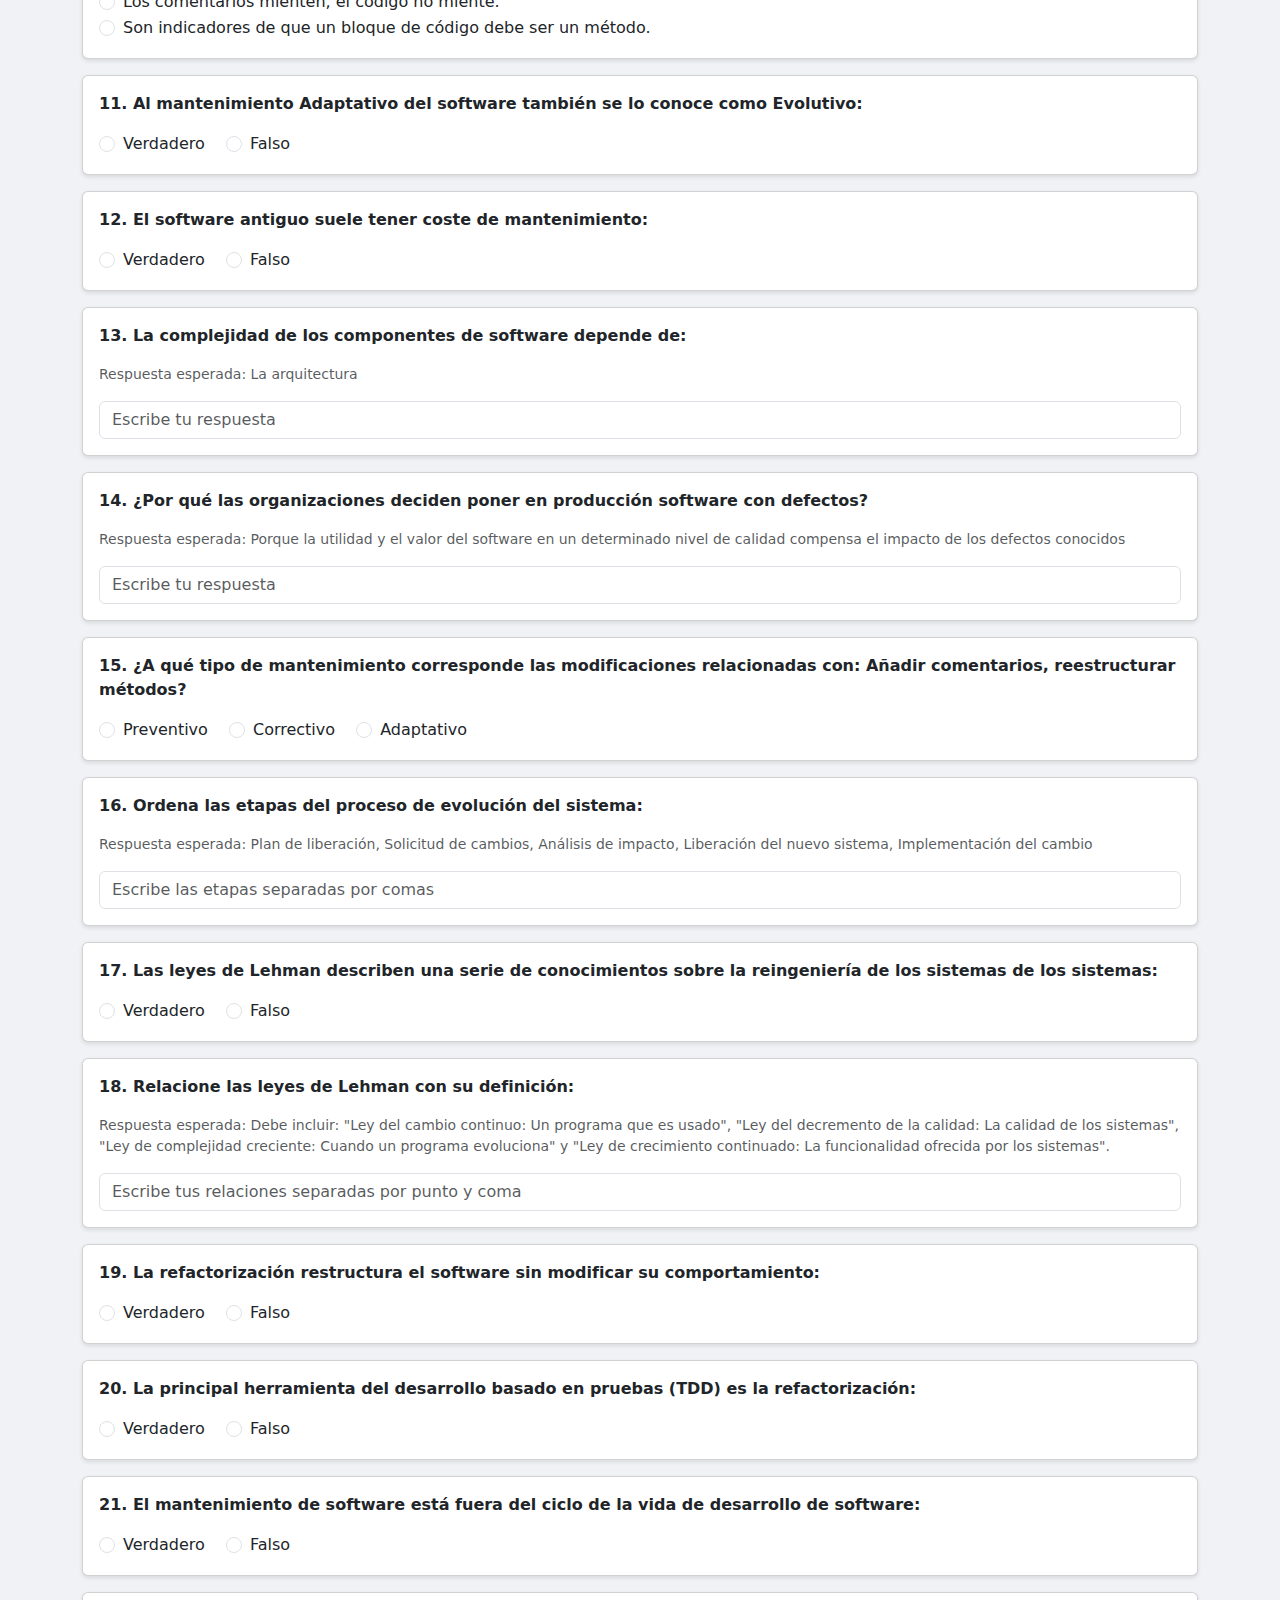
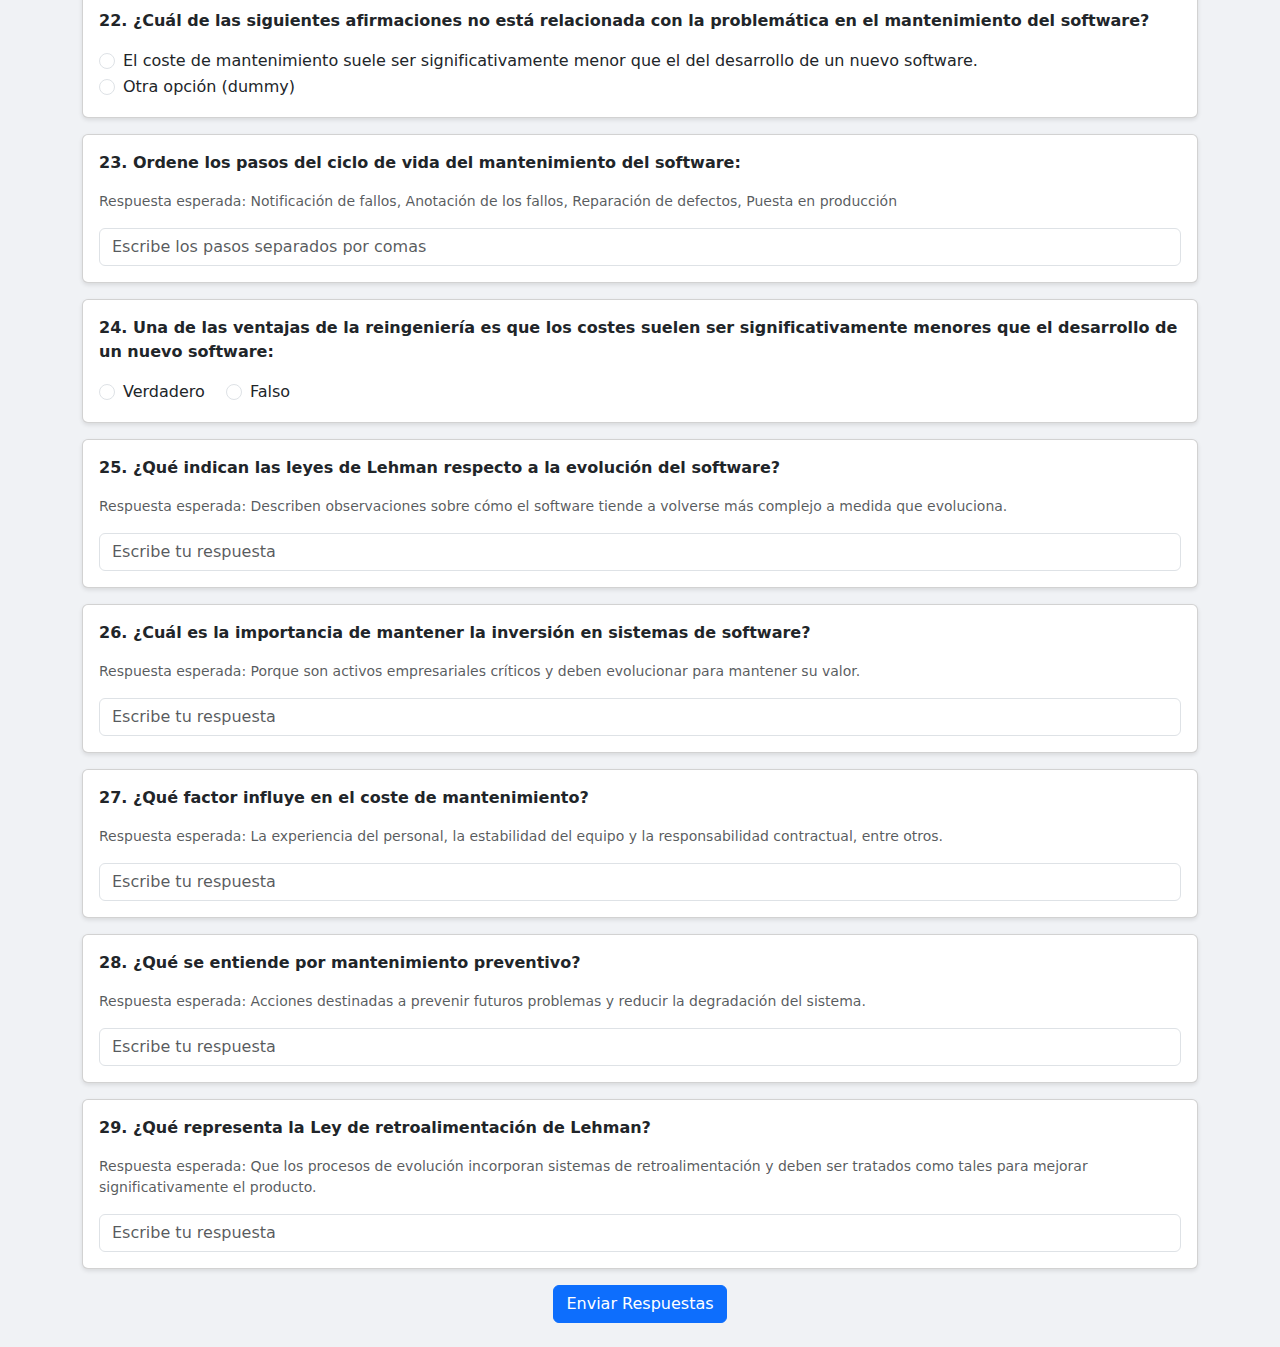
==== commit c37d0a74: "bootstrap" ====
--- a/.qodo/index.html
+++ b/.qodo/index.html
@@ -3,223 +3,394 @@
 <head>
   <meta charset="UTF-8">
   <title>Quiz Interactivo - Evaluación de Construcción y Mantenimiento de Software</title>
+  <!-- Enlace a Bootstrap CSS -->
+  <link href="https://cdn.jsdelivr.net/npm/bootstrap@5.3.0/dist/css/bootstrap.min.css" rel="stylesheet">
+  <!-- Enlace a nuestro estilo personalizado -->
   <link rel="stylesheet" href="style.css">
 </head>
 <body>
-  <h1>Quiz Interactivo - Evaluación de Construcción y Mantenimiento de Software</h1>
-  <form id="quizForm">
-    <!-- Pregunta 1 -->
-    <div class="question">
-      <p><strong>1. Enumere de forma ordenada las etapas del proceso de evolución del sistema:</strong></p>
-      <p class="expected">Respuesta esperada: Solicitud de cambios, Análisis de impacto, Plan de liberación, Implementación del cambio, Liberación del nuevo sistema</p>
-      <input type="text" id="q1" placeholder="Escribe las etapas separadas por comas">
-    </div>
+  <div class="container my-4">
+    <h1 class="text-center mb-4">Quiz Interactivo - Evaluación de Construcción y Mantenimiento de Software</h1>
+    <form id="quizForm">
+      
+      <!-- Pregunta 1 -->
+      <div class="card mb-3">
+        <div class="card-body">
+          <p class="card-text"><strong>1. Enumere de forma ordenada las etapas del proceso de evolución del sistema:</strong></p>
+          <p class="text-muted small">Respuesta esperada: Solicitud de cambios, Análisis de impacto, Plan de liberación, Implementación del cambio, Liberación del nuevo sistema</p>
+          <input type="text" class="form-control" id="q1" placeholder="Escribe las etapas separadas por comas">
+        </div>
+      </div>
+      
+      <!-- Pregunta 2 -->
+      <div class="card mb-3">
+        <div class="card-body">
+          <p class="card-text"><strong>2. Indique cuáles son los tipos de mantenimiento del software:</strong></p>
+          <div class="form-check">
+            <input class="form-check-input" type="checkbox" name="q2" value="Preventivo" id="q2a">
+            <label class="form-check-label" for="q2a">Preventivo</label>
+          </div>
+          <div class="form-check">
+            <input class="form-check-input" type="checkbox" name="q2" value="Correctivo" id="q2b">
+            <label class="form-check-label" for="q2b">Correctivo</label>
+          </div>
+          <div class="form-check">
+            <input class="form-check-input" type="checkbox" name="q2" value="Adaptativo" id="q2c">
+            <label class="form-check-label" for="q2c">Adaptativo</label>
+          </div>
+        </div>
+      </div>
+      
+      <!-- Pregunta 3 -->
+      <div class="card mb-3">
+        <div class="card-body">
+          <p class="card-text"><strong>3. Indique qué actividad es la que más tiempo toma dentro del mantenimiento del software:</strong></p>
+          <p class="text-muted small">Respuesta esperada: Pruebas</p>
+          <input type="text" class="form-control" id="q3" placeholder="Escribe tu respuesta">
+        </div>
+      </div>
+      
+      <!-- Pregunta 4 -->
+      <div class="card mb-3">
+        <div class="card-body">
+          <p class="card-text"><strong>4. Indique 2 razones para refactorizar código:</strong></p>
+          <p class="text-muted small">Respuesta esperada: (1) Cuando se hace un desarrollo con resultados inmediatos y a corto plazo; (2) Cuando ya no se tiene el control.</p>
+          <input type="text" class="form-control" id="q4" placeholder="Escribe tus 2 razones">
+        </div>
+      </div>
+      
+      <!-- Pregunta 5 -->
+      <div class="card mb-3">
+        <div class="card-body">
+          <p class="card-text"><strong>5. Enumere las actividades del proceso de reingeniería:</strong></p>
+          <p class="text-muted small">Respuesta esperada: Traducción del código fuente, Analizar el programa para entenderlo, Mejorar la estructura del programa, Modularizar el programa, Reingeniería de datos</p>
+          <input type="text" class="form-control" id="q5" placeholder="Escribe las actividades separadas por comas">
+        </div>
+      </div>
+      
+      <!-- Pregunta 6 -->
+      <div class="card mb-3">
+        <div class="card-body">
+          <p class="card-text"><strong>6. A medida que se hace mantenimiento a un software este se vuelve más complejo:</strong></p>
+          <div class="form-check form-check-inline">
+            <input class="form-check-input" type="radio" name="q6" id="q6Verdadero" value="Verdadero">
+            <label class="form-check-label" for="q6Verdadero">Verdadero</label>
+          </div>
+          <div class="form-check form-check-inline">
+            <input class="form-check-input" type="radio" name="q6" id="q6Falso" value="Falso">
+            <label class="form-check-label" for="q6Falso">Falso</label>
+          </div>
+        </div>
+      </div>
+      
+      <!-- Pregunta 7 -->
+      <div class="card mb-3">
+        <div class="card-body">
+          <p class="card-text"><strong>7. Cuando se dice “Si funciona no lo toques” significa que tenemos bajo control esa aplicación:</strong></p>
+          <div class="form-check form-check-inline">
+            <input class="form-check-input" type="radio" name="q7" id="q7Verdadero" value="Verdadero">
+            <label class="form-check-label" for="q7Verdadero">Verdadero</label>
+          </div>
+          <div class="form-check form-check-inline">
+            <input class="form-check-input" type="radio" name="q7" id="q7Falso" value="Falso">
+            <label class="form-check-label" for="q7Falso">Falso</label>
+          </div>
+        </div>
+      </div>
+      
+      <!-- Pregunta 8 -->
+      <div class="card mb-3">
+        <div class="card-body">
+          <p class="card-text"><strong>8. Las solicitudes de cambios urgentes pueden ser implementadas sin pasar por todas las etapas del proceso de ingeniería de software:</strong></p>
+          <div class="form-check form-check-inline">
+            <input class="form-check-input" type="radio" name="q8" id="q8Verdadero" value="Verdadero">
+            <label class="form-check-label" for="q8Verdadero">Verdadero</label>
+          </div>
+          <div class="form-check form-check-inline">
+            <input class="form-check-input" type="radio" name="q8" id="q8Falso" value="Falso">
+            <label class="form-check-label" for="q8Falso">Falso</label>
+          </div>
+        </div>
+      </div>
+      
+      <!-- Pregunta 9 -->
+      <div class="card mb-3">
+        <div class="card-body">
+          <p class="card-text"><strong>9. Las leyes de Lehman describen una serie de conocimientos sobre el mantenimiento de los sistemas:</strong></p>
+          <div class="form-check form-check-inline">
+            <input class="form-check-input" type="radio" name="q9" id="q9Verdadero" value="Verdadero">
+            <label class="form-check-label" for="q9Verdadero">Verdadero</label>
+          </div>
+          <div class="form-check form-check-inline">
+            <input class="form-check-input" type="radio" name="q9" id="q9Falso" value="Falso">
+            <label class="form-check-label" for="q9Falso">Falso</label>
+          </div>
+        </div>
+      </div>
+      
+      <!-- Pregunta 10 -->
+      <div class="card mb-3">
+        <div class="card-body">
+          <p class="card-text"><strong>10. ¿Qué afirmación no es correcta con respecto a los comentarios?</strong></p>
+          <div class="form-check">
+            <input class="form-check-input" type="radio" name="q10" id="q10Opcion1" value="Opcion1">
+            <label class="form-check-label" for="q10Opcion1">Son una señal de que el código es claro y comprensible.</label>
+          </div>
+          <div class="form-check">
+            <input class="form-check-input" type="radio" name="q10" id="q10Opcion2" value="Opcion2">
+            <label class="form-check-label" for="q10Opcion2">Llegan a ser obsoletos con facilidad.</label>
+          </div>
+          <div class="form-check">
+            <input class="form-check-input" type="radio" name="q10" id="q10Opcion3" value="Opcion3">
+            <label class="form-check-label" for="q10Opcion3">Los comentarios mienten, el código no miente.</label>
+          </div>
+          <div class="form-check">
+            <input class="form-check-input" type="radio" name="q10" id="q10Opcion4" value="Opcion4">
+            <label class="form-check-label" for="q10Opcion4">Son indicadores de que un bloque de código debe ser un método.</label>
+          </div>
+        </div>
+      </div>
+      
+      <!-- Pregunta 11 -->
+      <div class="card mb-3">
+        <div class="card-body">
+          <p class="card-text"><strong>11. Al mantenimiento Adaptativo del software también se lo conoce como Evolutivo:</strong></p>
+          <div class="form-check form-check-inline">
+            <input class="form-check-input" type="radio" name="q11" id="q11Verdadero" value="Verdadero">
+            <label class="form-check-label" for="q11Verdadero">Verdadero</label>
+          </div>
+          <div class="form-check form-check-inline">
+            <input class="form-check-input" type="radio" name="q11" id="q11Falso" value="Falso">
+            <label class="form-check-label" for="q11Falso">Falso</label>
+          </div>
+        </div>
+      </div>
+      
+      <!-- Pregunta 12 -->
+      <div class="card mb-3">
+        <div class="card-body">
+          <p class="card-text"><strong>12. El software antiguo suele tener coste de mantenimiento:</strong></p>
+          <div class="form-check form-check-inline">
+            <input class="form-check-input" type="radio" name="q12" id="q12Verdadero" value="Verdadero">
+            <label class="form-check-label" for="q12Verdadero">Verdadero</label>
+          </div>
+          <div class="form-check form-check-inline">
+            <input class="form-check-input" type="radio" name="q12" id="q12Falso" value="Falso">
+            <label class="form-check-label" for="q12Falso">Falso</label>
+          </div>
+        </div>
+      </div>
+      
+      <!-- Pregunta 13 -->
+      <div class="card mb-3">
+        <div class="card-body">
+          <p class="card-text"><strong>13. La complejidad de los componentes de software depende de:</strong></p>
+          <p class="text-muted small">Respuesta esperada: La arquitectura</p>
+          <input type="text" class="form-control" id="q13" placeholder="Escribe tu respuesta">
+        </div>
+      </div>
+      
+      <!-- Pregunta 14 -->
+      <div class="card mb-3">
+        <div class="card-body">
+          <p class="card-text"><strong>14. ¿Por qué las organizaciones deciden poner en producción software con defectos?</strong></p>
+          <p class="text-muted small">Respuesta esperada: Porque la utilidad y el valor del software en un determinado nivel de calidad compensa el impacto de los defectos conocidos</p>
+          <input type="text" class="form-control" id="q14" placeholder="Escribe tu respuesta">
+        </div>
+      </div>
+      
+      <!-- Pregunta 15 -->
+      <div class="card mb-3">
+        <div class="card-body">
+          <p class="card-text"><strong>15. ¿A qué tipo de mantenimiento corresponde las modificaciones relacionadas con: Añadir comentarios, reestructurar métodos?</strong></p>
+          <div class="form-check form-check-inline">
+            <input class="form-check-input" type="radio" name="q15" id="q15Preventivo" value="Preventivo">
+            <label class="form-check-label" for="q15Preventivo">Preventivo</label>
+          </div>
+          <div class="form-check form-check-inline">
+            <input class="form-check-input" type="radio" name="q15" id="q15Correctivo" value="Correctivo">
+            <label class="form-check-label" for="q15Correctivo">Correctivo</label>
+          </div>
+          <div class="form-check form-check-inline">
+            <input class="form-check-input" type="radio" name="q15" id="q15Adaptativo" value="Adaptativo">
+            <label class="form-check-label" for="q15Adaptativo">Adaptativo</label>
+          </div>
+        </div>
+      </div>
+      
+      <!-- Pregunta 16 -->
+      <div class="card mb-3">
+        <div class="card-body">
+          <p class="card-text"><strong>16. Ordena las etapas del proceso de evolución del sistema:</strong></p>
+          <p class="text-muted small">Respuesta esperada: Plan de liberación, Solicitud de cambios, Análisis de impacto, Liberación del nuevo sistema, Implementación del cambio</p>
+          <input type="text" class="form-control" id="q16" placeholder="Escribe las etapas separadas por comas">
+        </div>
+      </div>
+      
+      <!-- Pregunta 17 -->
+      <div class="card mb-3">
+        <div class="card-body">
+          <p class="card-text"><strong>17. Las leyes de Lehman describen una serie de conocimientos sobre la reingeniería de los sistemas de los sistemas:</strong></p>
+          <div class="form-check form-check-inline">
+            <input class="form-check-input" type="radio" name="q17" id="q17Verdadero" value="Verdadero">
+            <label class="form-check-label" for="q17Verdadero">Verdadero</label>
+          </div>
+          <div class="form-check form-check-inline">
+            <input class="form-check-input" type="radio" name="q17" id="q17Falso" value="Falso">
+            <label class="form-check-label" for="q17Falso">Falso</label>
+          </div>
+        </div>
+      </div>
+      
+      <!-- Pregunta 18 -->
+      <div class="card mb-3">
+        <div class="card-body">
+          <p class="card-text"><strong>18. Relacione las leyes de Lehman con su definición:</strong></p>
+          <p class="text-muted small">Respuesta esperada: Debe incluir: "Ley del cambio continuo: Un programa que es usado", "Ley del decremento de la calidad: La calidad de los sistemas", "Ley de complejidad creciente: Cuando un programa evoluciona" y "Ley de crecimiento continuado: La funcionalidad ofrecida por los sistemas".</p>
+          <input type="text" class="form-control" id="q18" placeholder="Escribe tus relaciones separadas por punto y coma">
+        </div>
+      </div>
+      
+      <!-- Pregunta 19 -->
+      <div class="card mb-3">
+        <div class="card-body">
+          <p class="card-text"><strong>19. La refactorización restructura el software sin modificar su comportamiento:</strong></p>
+          <div class="form-check form-check-inline">
+            <input class="form-check-input" type="radio" name="q19" id="q19Verdadero" value="Verdadero">
+            <label class="form-check-label" for="q19Verdadero">Verdadero</label>
+          </div>
+          <div class="form-check form-check-inline">
+            <input class="form-check-input" type="radio" name="q19" id="q19Falso" value="Falso">
+            <label class="form-check-label" for="q19Falso">Falso</label>
+          </div>
+        </div>
+      </div>
+      
+      <!-- Pregunta 20 -->
+      <div class="card mb-3">
+        <div class="card-body">
+          <p class="card-text"><strong>20. La principal herramienta del desarrollo basado en pruebas (TDD) es la refactorización:</strong></p>
+          <div class="form-check form-check-inline">
+            <input class="form-check-input" type="radio" name="q20" id="q20Verdadero" value="Verdadero">
+            <label class="form-check-label" for="q20Verdadero">Verdadero</label>
+          </div>
+          <div class="form-check form-check-inline">
+            <input class="form-check-input" type="radio" name="q20" id="q20Falso" value="Falso">
+            <label class="form-check-label" for="q20Falso">Falso</label>
+          </div>
+        </div>
+      </div>
+      
+      <!-- Pregunta 21 -->
+      <div class="card mb-3">
+        <div class="card-body">
+          <p class="card-text"><strong>21. El mantenimiento de software está fuera del ciclo de la vida de desarrollo de software:</strong></p>
+          <div class="form-check form-check-inline">
+            <input class="form-check-input" type="radio" name="q21" id="q21Verdadero" value="Verdadero">
+            <label class="form-check-label" for="q21Verdadero">Verdadero</label>
+          </div>
+          <div class="form-check form-check-inline">
+            <input class="form-check-input" type="radio" name="q21" id="q21Falso" value="Falso">
+            <label class="form-check-label" for="q21Falso">Falso</label>
+          </div>
+        </div>
+      </div>
+      
+      <!-- Pregunta 22 -->
+      <div class="card mb-3">
+        <div class="card-body">
+          <p class="card-text"><strong>22. ¿Cuál de las siguientes afirmaciones no está relacionada con la problemática en el mantenimiento del software?</strong></p>
+          <div class="form-check">
+            <input class="form-check-input" type="radio" name="q22" id="q22Opcion1" value="Opcion1">
+            <label class="form-check-label" for="q22Opcion1">El coste de mantenimiento suele ser significativamente menor que el del desarrollo de un nuevo software.</label>
+          </div>
+          <div class="form-check">
+            <input class="form-check-input" type="radio" name="q22" id="q22Opcion2" value="Opcion2">
+            <label class="form-check-label" for="q22Opcion2">Otra opción (dummy)</label>
+          </div>
+        </div>
+      </div>
+      
+      <!-- Pregunta 23 -->
+      <div class="card mb-3">
+        <div class="card-body">
+          <p class="card-text"><strong>23. Ordene los pasos del ciclo de vida del mantenimiento del software:</strong></p>
+          <p class="text-muted small">Respuesta esperada: Notificación de fallos, Anotación de los fallos, Reparación de defectos, Puesta en producción</p>
+          <input type="text" class="form-control" id="q23" placeholder="Escribe los pasos separados por comas">
+        </div>
+      </div>
+      
+      <!-- Pregunta 24 -->
+      <div class="card mb-3">
+        <div class="card-body">
+          <p class="card-text"><strong>24. Una de las ventajas de la reingeniería es que los costes suelen ser significativamente menores que el desarrollo de un nuevo software:</strong></p>
+          <div class="form-check form-check-inline">
+            <input class="form-check-input" type="radio" name="q24" id="q24Verdadero" value="Verdadero">
+            <label class="form-check-label" for="q24Verdadero">Verdadero</label>
+          </div>
+          <div class="form-check form-check-inline">
+            <input class="form-check-input" type="radio" name="q24" id="q24Falso" value="Falso">
+            <label class="form-check-label" for="q24Falso">Falso</label>
+          </div>
+        </div>
+      </div>
+      
+      <!-- Pregunta 25 -->
+      <div class="card mb-3">
+        <div class="card-body">
+          <p class="card-text"><strong>25. ¿Qué indican las leyes de Lehman respecto a la evolución del software?</strong></p>
+          <p class="text-muted small">Respuesta esperada: Describen observaciones sobre cómo el software tiende a volverse más complejo a medida que evoluciona.</p>
+          <input type="text" class="form-control" id="q25" placeholder="Escribe tu respuesta">
+        </div>
+      </div>
+      
+      <!-- Pregunta 26 -->
+      <div class="card mb-3">
+        <div class="card-body">
+          <p class="card-text"><strong>26. ¿Cuál es la importancia de mantener la inversión en sistemas de software?</strong></p>
+          <p class="text-muted small">Respuesta esperada: Porque son activos empresariales críticos y deben evolucionar para mantener su valor.</p>
+          <input type="text" class="form-control" id="q26" placeholder="Escribe tu respuesta">
+        </div>
+      </div>
+      
+      <!-- Pregunta 27 -->
+      <div class="card mb-3">
+        <div class="card-body">
+          <p class="card-text"><strong>27. ¿Qué factor influye en el coste de mantenimiento?</strong></p>
+          <p class="text-muted small">Respuesta esperada: La experiencia del personal, la estabilidad del equipo y la responsabilidad contractual, entre otros.</p>
+          <input type="text" class="form-control" id="q27" placeholder="Escribe tu respuesta">
+        </div>
+      </div>
+      
+      <!-- Pregunta 28 -->
+      <div class="card mb-3">
+        <div class="card-body">
+          <p class="card-text"><strong>28. ¿Qué se entiende por mantenimiento preventivo?</strong></p>
+          <p class="text-muted small">Respuesta esperada: Acciones destinadas a prevenir futuros problemas y reducir la degradación del sistema.</p>
+          <input type="text" class="form-control" id="q28" placeholder="Escribe tu respuesta">
+        </div>
+      </div>
+      
+      <!-- Pregunta 29 -->
+      <div class="card mb-3">
+        <div class="card-body">
+          <p class="card-text"><strong>29. ¿Qué representa la Ley de retroalimentación de Lehman?</strong></p>
+          <p class="text-muted small">Respuesta esperada: Que los procesos de evolución incorporan sistemas de retroalimentación y deben ser tratados como tales para mejorar significativamente el producto.</p>
+          <input type="text" class="form-control" id="q29" placeholder="Escribe tu respuesta">
+        </div>
+      </div>
+      
+      <div class="text-center">
+        <button type="button" class="btn btn-primary" onclick="checkAnswers()">Enviar Respuestas</button>
+      </div>
+    </form>
     
-    <!-- Pregunta 2 -->
-    <div class="question">
-      <p><strong>2. Indique cuáles son los tipos de mantenimiento del software:</strong></p>
-      <label><input type="checkbox" name="q2" value="Preventivo"> Preventivo</label><br>
-      <label><input type="checkbox" name="q2" value="Correctivo"> Correctivo</label><br>
-      <label><input type="checkbox" name="q2" value="Adaptativo"> Adaptativo</label>
-    </div>
-    
-    <!-- Pregunta 3 -->
-    <div class="question">
-      <p><strong>3. Indique qué actividad es la que más tiempo toma dentro del mantenimiento del software:</strong></p>
-      <p class="expected">Respuesta esperada: Pruebas</p>
-      <input type="text" id="q3" placeholder="Escribe tu respuesta">
-    </div>
-    
-    <!-- Pregunta 4 -->
-    <div class="question">
-      <p><strong>4. Indique 2 razones para refactorizar código:</strong></p>
-      <p class="expected">Respuesta esperada: (1) Cuando se hace un desarrollo con resultados inmediatos y a corto plazo; (2) Cuando ya no se tiene el control.</p>
-      <input type="text" id="q4" placeholder="Escribe tus 2 razones">
-    </div>
-    
-    <!-- Pregunta 5 -->
-    <div class="question">
-      <p><strong>5. Enumere las actividades del proceso de reingeniería:</strong></p>
-      <p class="expected">Respuesta esperada: Traducción del código fuente, Analizar el programa para entenderlo, Mejorar la estructura del programa, Modularizar el programa, Reingeniería de datos</p>
-      <input type="text" id="q5" placeholder="Escribe las actividades separadas por comas">
-    </div>
-    
-    <!-- Pregunta 6 -->
-    <div class="question">
-      <p><strong>6. A medida que se hace mantenimiento a un software este se vuelve más complejo:</strong></p>
-      <label><input type="radio" name="q6" value="Verdadero"> Verdadero</label>
-      <label><input type="radio" name="q6" value="Falso"> Falso</label>
-    </div>
-    
-    <!-- Pregunta 7 -->
-    <div class="question">
-      <p><strong>7. Cuando se dice “Si funciona no lo toques” significa que tenemos bajo control esa aplicación:</strong></p>
-      <label><input type="radio" name="q7" value="Verdadero"> Verdadero</label>
-      <label><input type="radio" name="q7" value="Falso"> Falso</label>
-    </div>
-    
-    <!-- Pregunta 8 -->
-    <div class="question">
-      <p><strong>8. Las solicitudes de cambios urgentes pueden ser implementadas sin pasar por todas las etapas del proceso de ingeniería de software:</strong></p>
-      <label><input type="radio" name="q8" value="Verdadero"> Verdadero</label>
-      <label><input type="radio" name="q8" value="Falso"> Falso</label>
-    </div>
-    
-    <!-- Pregunta 9 -->
-    <div class="question">
-      <p><strong>9. Las leyes de Lehman describen una serie de conocimientos sobre el mantenimiento de los sistemas:</strong></p>
-      <label><input type="radio" name="q9" value="Verdadero"> Verdadero</label>
-      <label><input type="radio" name="q9" value="Falso"> Falso</label>
-    </div>
-    
-    <!-- Pregunta 10 -->
-    <div class="question">
-      <p><strong>10. ¿Qué afirmación no es correcta con respecto a los comentarios?</strong></p>
-      <label><input type="radio" name="q10" value="Opcion1"> Son una señal de que el código es claro y comprensible.</label><br>
-      <label><input type="radio" name="q10" value="Opcion2"> Llegan a ser obsoletos con facilidad.</label><br>
-      <label><input type="radio" name="q10" value="Opcion3"> Los comentarios mienten, el código no miente.</label><br>
-      <label><input type="radio" name="q10" value="Opcion4"> Son indicadores de que un bloque de código debe ser un método.</label>
-    </div>
-    
-    <!-- Pregunta 11 -->
-    <div class="question">
-      <p><strong>11. Al mantenimiento Adaptativo del software también se lo conoce como Evolutivo:</strong></p>
-      <label><input type="radio" name="q11" value="Verdadero"> Verdadero</label>
-      <label><input type="radio" name="q11" value="Falso"> Falso</label>
-    </div>
-    
-    <!-- Pregunta 12 -->
-    <div class="question">
-      <p><strong>12. El software antiguo suele tener coste de mantenimiento:</strong></p>
-      <label><input type="radio" name="q12" value="Verdadero"> Verdadero</label>
-      <label><input type="radio" name="q12" value="Falso"> Falso</label>
-    </div>
-    
-    <!-- Pregunta 13 -->
-    <div class="question">
-      <p><strong>13. La complejidad de los componentes de software depende de:</strong></p>
-      <p class="expected">Respuesta esperada: La arquitectura</p>
-      <input type="text" id="q13" placeholder="Escribe tu respuesta">
-    </div>
-    
-    <!-- Pregunta 14 -->
-    <div class="question">
-      <p><strong>14. ¿Por qué las organizaciones deciden poner en producción software con defectos?</strong></p>
-      <p class="expected">Respuesta esperada: Porque la utilidad y el valor del software en un determinado nivel de calidad compensa el impacto de los defectos conocidos</p>
-      <input type="text" id="q14" placeholder="Escribe tu respuesta">
-    </div>
-    
-    <!-- Pregunta 15 -->
-    <div class="question">
-      <p><strong>15. ¿A qué tipo de mantenimiento corresponde las modificaciones relacionadas con: Añadir comentarios, reestructurar métodos?</strong></p>
-      <label><input type="radio" name="q15" value="Preventivo"> Preventivo</label>
-      <label><input type="radio" name="q15" value="Correctivo"> Correctivo</label>
-      <label><input type="radio" name="q15" value="Adaptativo"> Adaptativo</label>
-    </div>
-    
-    <!-- Pregunta 16 -->
-    <div class="question">
-      <p><strong>16. Ordena las etapas del proceso de evolución del sistema:</strong></p>
-      <p class="expected">Respuesta esperada: Plan de liberación, Solicitud de cambios, Análisis de impacto, Liberación del nuevo sistema, Implementación del cambio</p>
-      <input type="text" id="q16" placeholder="Escribe las etapas separadas por comas">
-    </div>
-    
-    <!-- Pregunta 17 -->
-    <div class="question">
-      <p><strong>17. Las leyes de Lehman describen una serie de conocimientos sobre la reingeniería de los sistemas de los sistemas:</strong></p>
-      <label><input type="radio" name="q17" value="Verdadero"> Verdadero</label>
-      <label><input type="radio" name="q17" value="Falso"> Falso</label>
-    </div>
-    
-    <!-- Pregunta 18 -->
-    <div class="question">
-      <p><strong>18. Relacione las leyes de Lehman con su definición:</strong></p>
-      <p class="expected">Respuesta esperada: Debe incluir: "Ley del cambio continuo: Un programa que es usado", "Ley del decremento de la calidad: La calidad de los sistemas", "Ley de complejidad creciente: Cuando un programa evoluciona" y "Ley de crecimiento continuado: La funcionalidad ofrecida por los sistemas".</p>
-      <input type="text" id="q18" placeholder="Escribe tus relaciones separadas por punto y coma">
-    </div>
-    
-    <!-- Pregunta 19 -->
-    <div class="question">
-      <p><strong>19. La refactorización restructura el software sin modificar su comportamiento:</strong></p>
-      <label><input type="radio" name="q19" value="Verdadero"> Verdadero</label>
-      <label><input type="radio" name="q19" value="Falso"> Falso</label>
-    </div>
-    
-    <!-- Pregunta 20 -->
-    <div class="question">
-      <p><strong>20. La principal herramienta del desarrollo basado en pruebas (TDD) es la refactorización:</strong></p>
-      <label><input type="radio" name="q20" value="Verdadero"> Verdadero</label>
-      <label><input type="radio" name="q20" value="Falso"> Falso</label>
-    </div>
-    
-    <!-- Pregunta 21 -->
-    <div class="question">
-      <p><strong>21. El mantenimiento de software está fuera del ciclo de la vida de desarrollo de software:</strong></p>
-      <label><input type="radio" name="q21" value="Verdadero"> Verdadero</label>
-      <label><input type="radio" name="q21" value="Falso"> Falso</label>
-    </div>
-    
-    <!-- Pregunta 22 -->
-    <div class="question">
-      <p><strong>22. ¿Cuál de las siguientes afirmaciones no está relacionada con la problemática en el mantenimiento del software?</strong></p>
-      <label><input type="radio" name="q22" value="Opcion1"> El coste de mantenimiento suele ser significativamente menor que el del desarrollo de un nuevo software.</label><br>
-      <label><input type="radio" name="q22" value="Opcion2"> Otra opción (dummy)</label>
-    </div>
-    
-    <!-- Pregunta 23 -->
-    <div class="question">
-      <p><strong>23. Ordene los pasos del ciclo de vida del mantenimiento del software:</strong></p>
-      <p class="expected">Respuesta esperada: Notificación de fallos, Anotación de los fallos, Reparación de defectos, Puesta en producción</p>
-      <input type="text" id="q23" placeholder="Escribe los pasos separados por comas">
-    </div>
-    
-    <!-- Pregunta 24 -->
-    <div class="question">
-      <p><strong>24. Una de las ventajas de la reingeniería es que los costes suelen ser significativamente menores que el desarrollo de un nuevo software:</strong></p>
-      <label><input type="radio" name="q24" value="Verdadero"> Verdadero</label>
-      <label><input type="radio" name="q24" value="Falso"> Falso</label>
-    </div>
-    
-    <!-- Pregunta 25 -->
-    <div class="question">
-      <p><strong>25. ¿Qué indican las leyes de Lehman respecto a la evolución del software?</strong></p>
-      <p class="expected">Respuesta esperada: Describen observaciones sobre cómo el software tiende a volverse más complejo a medida que evoluciona.</p>
-      <input type="text" id="q25" placeholder="Escribe tu respuesta">
-    </div>
-    
-    <!-- Pregunta 26 -->
-    <div class="question">
-      <p><strong>26. ¿Cuál es la importancia de mantener la inversión en sistemas de software?</strong></p>
-      <p class="expected">Respuesta esperada: Porque son activos empresariales críticos y deben evolucionar para mantener su valor.</p>
-      <input type="text" id="q26" placeholder="Escribe tu respuesta">
-    </div>
-    
-    <!-- Pregunta 27 -->
-    <div class="question">
-      <p><strong>27. ¿Qué factor influye en el coste de mantenimiento?</strong></p>
-      <p class="expected">Respuesta esperada: La experiencia del personal, la estabilidad del equipo y la responsabilidad contractual, entre otros.</p>
-      <input type="text" id="q27" placeholder="Escribe tu respuesta">
-    </div>
-    
-    <!-- Pregunta 28 -->
-    <div class="question">
-      <p><strong>28. ¿Qué se entiende por mantenimiento preventivo?</strong></p>
-      <p class="expected">Respuesta esperada: Acciones destinadas a prevenir futuros problemas y reducir la degradación del sistema.</p>
-      <input type="text" id="q28" placeholder="Escribe tu respuesta">
-    </div>
-    
-    <!-- Pregunta 29 -->
-    <div class="question">
-      <p><strong>29. ¿Qué representa la Ley de retroalimentación de Lehman?</strong></p>
-      <p class="expected">Respuesta esperada: Que los procesos de evolución incorporan sistemas de retroalimentación y deben ser tratados como tales para mejorar significativamente el producto.</p>
-      <input type="text" id="q29" placeholder="Escribe tu respuesta">
-    </div>
-    
-    <button type="button" onclick="checkAnswers()">Enviar Respuestas</button>
-  </form>
+    <div class="result text-center mt-4" id="result"></div>
+  </div>
   
-  <div class="result" id="result"></div>
-  
+  <!-- Bootstrap JS (opcional, para componentes interactivos de Bootstrap) -->
+  <script src="https://cdn.jsdelivr.net/npm/bootstrap@5.3.0/dist/js/bootstrap.bundle.min.js"></script>
+  <!-- Nuestro JavaScript -->
   <script src="script.js"></script>
 </body>
 </html>
--- a/.qodo/style.css
+++ b/.qodo/style.css
@@ -1,49 +1,8 @@
 body {
-    font-family: Arial, sans-serif;
-    margin: 20px;
-    background: #f9f9f9;
+    background-color: #f0f2f5;
   }
   
-  h1 {
-    text-align: center;
-  }
-  
-  .question {
-    background: #fff;
-    margin: 20px 0;
-    padding: 15px;
-    border: 1px solid #ddd;
-    border-radius: 5px;
-  }
-  
-  .question p {
-    margin: 5px 0;
-  }
-  
-  .question .expected {
-    font-size: 0.9em;
-    color: #555;
-  }
-  
-  input[type="text"] {
-    width: 100%;
-    padding: 8px;
-    font-size: 1em;
-    margin-top: 5px;
-  }
-  
-  button {
-    display: block;
-    margin: 30px auto;
-    padding: 10px 20px;
-    font-size: 1.1em;
-    cursor: pointer;
-  }
-  
-  .result {
-    text-align: center;
-    font-size: 1.3em;
-    font-weight: bold;
-    margin-top: 20px;
+  .card {
+    box-shadow: 0 2px 4px rgba(0, 0, 0, 0.1);
   }
   